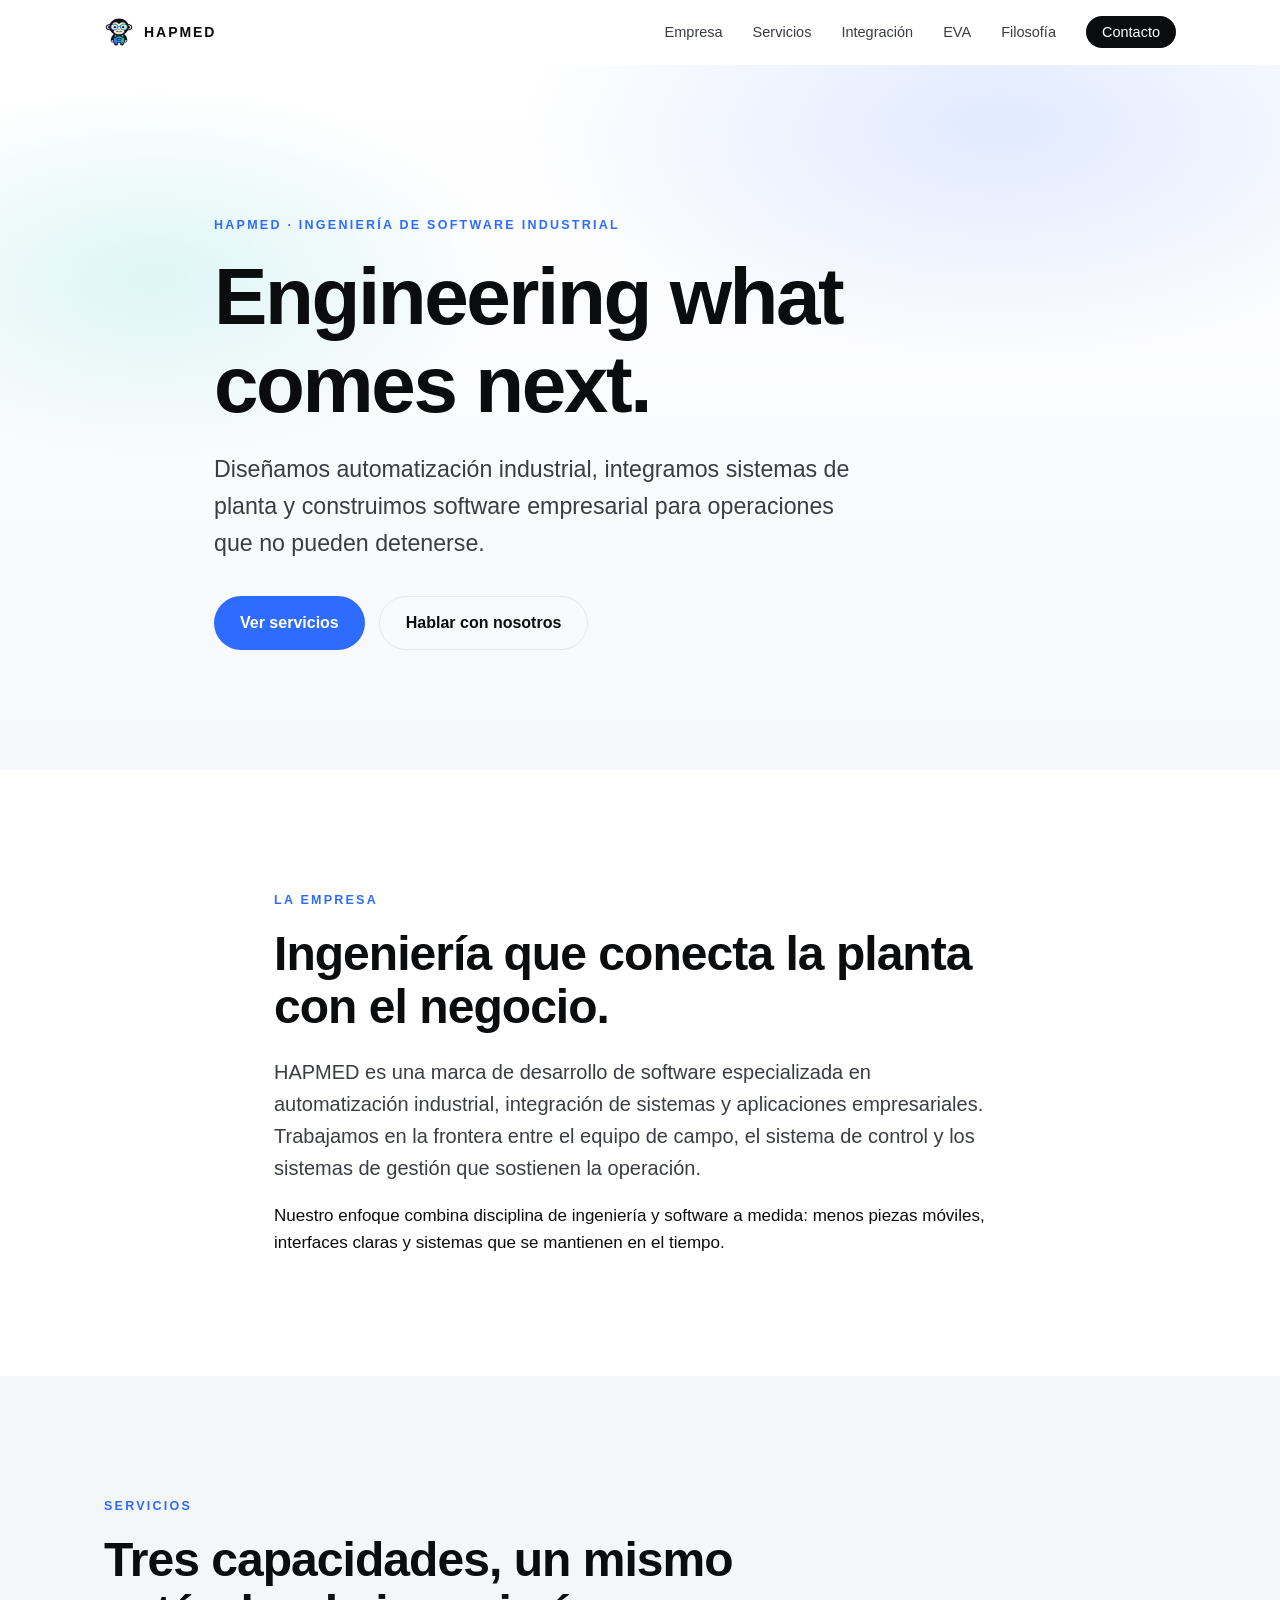
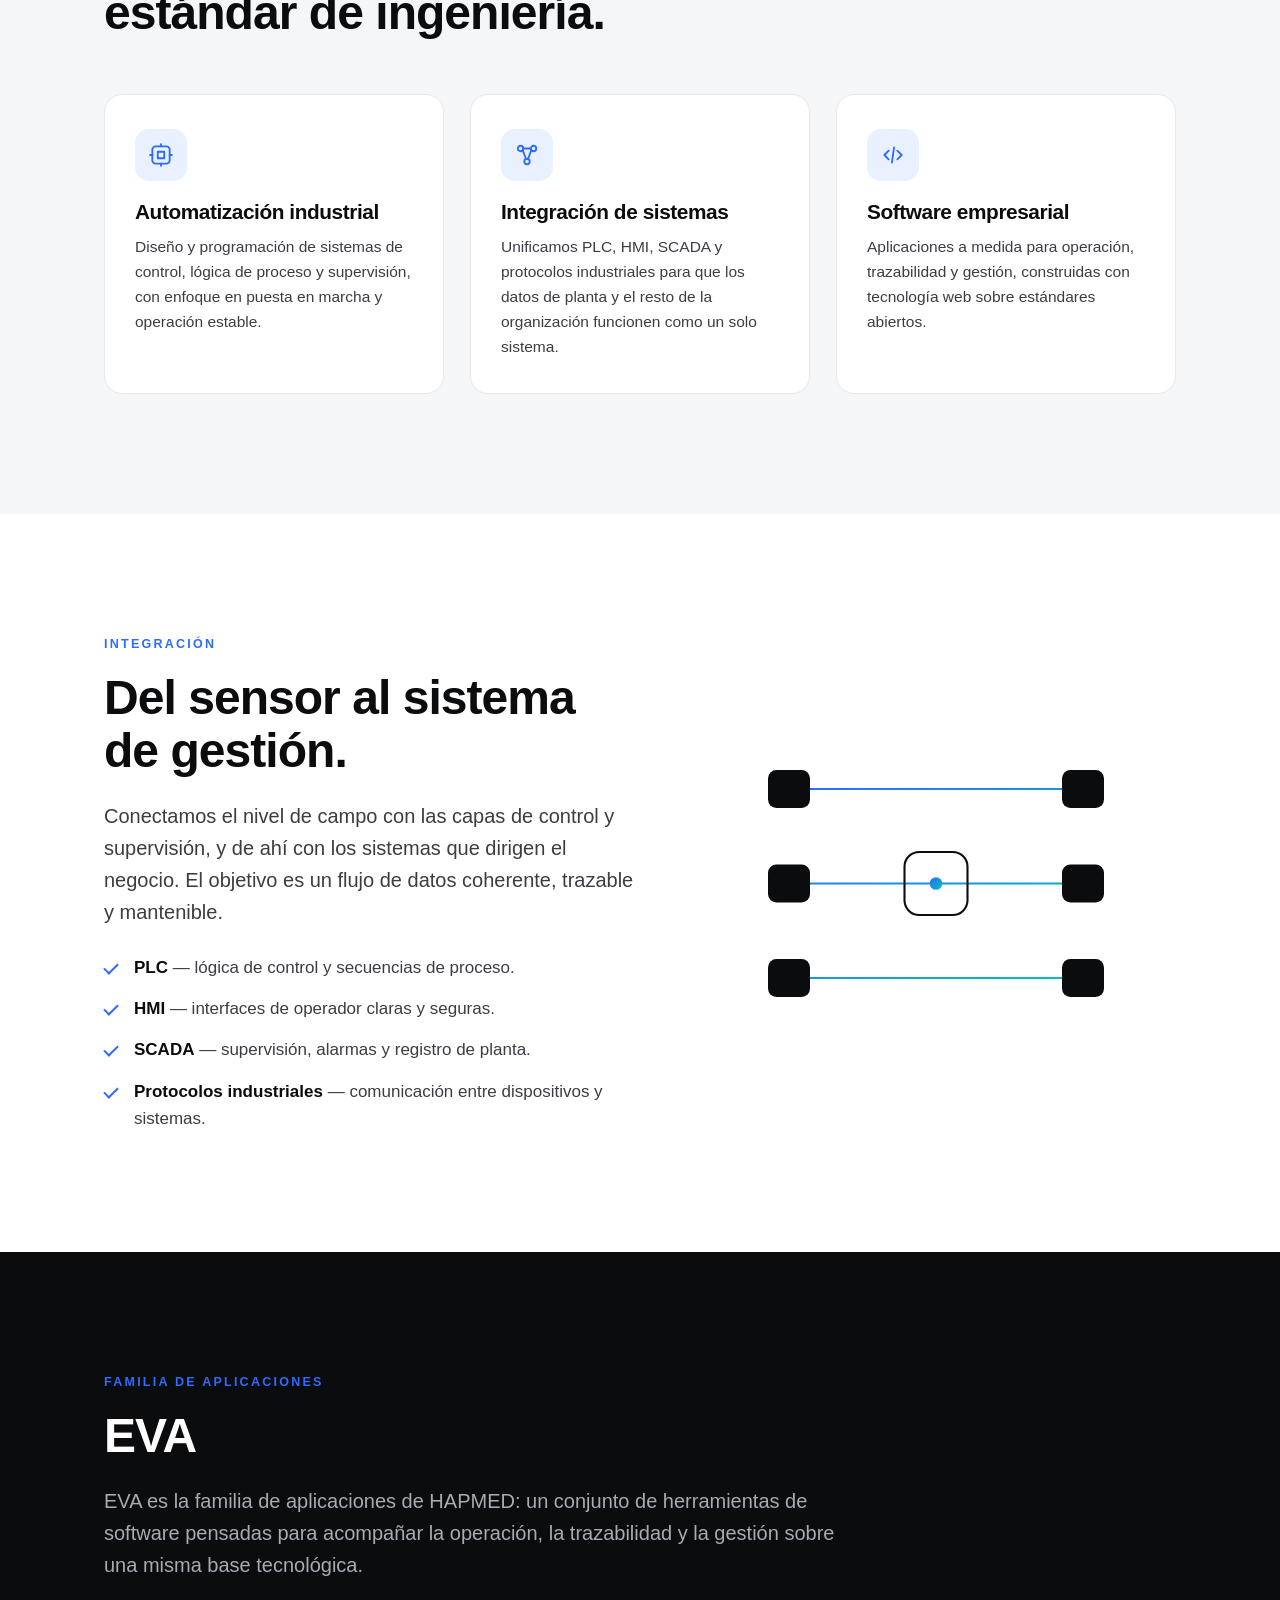
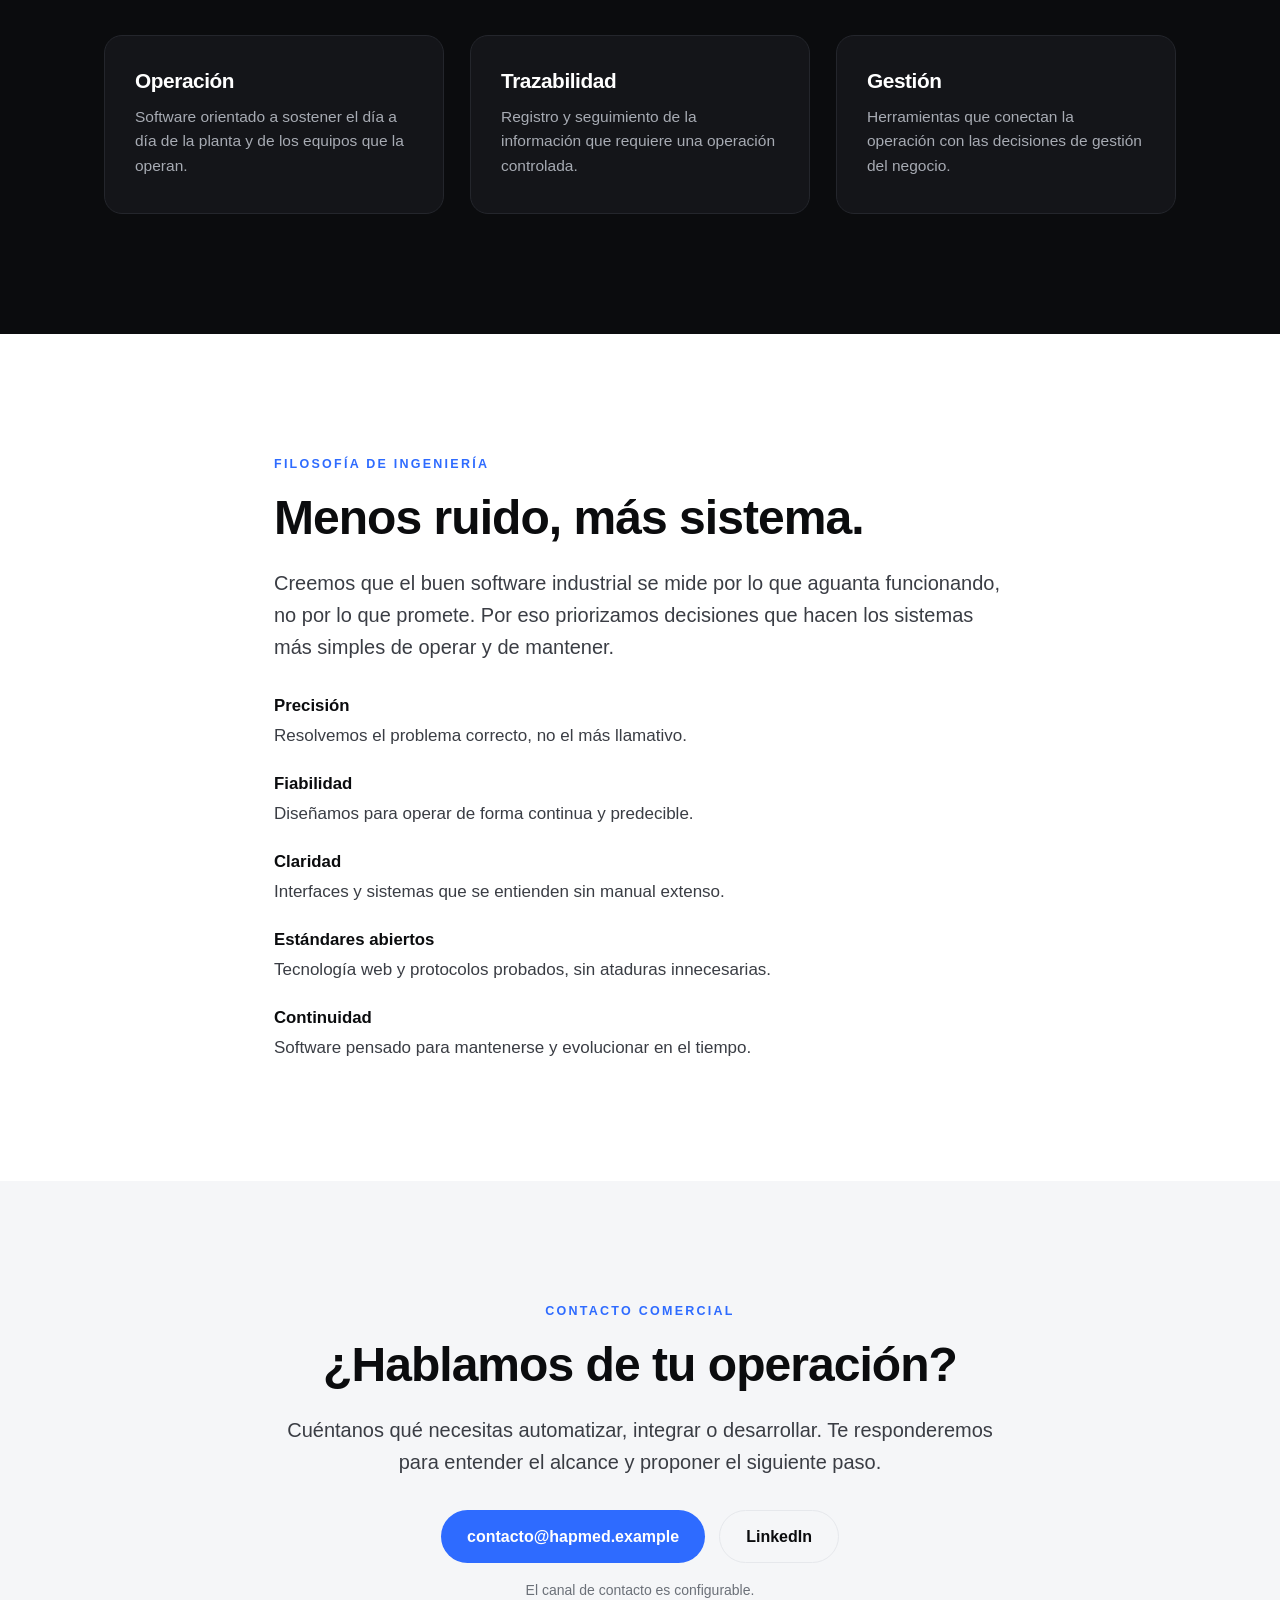
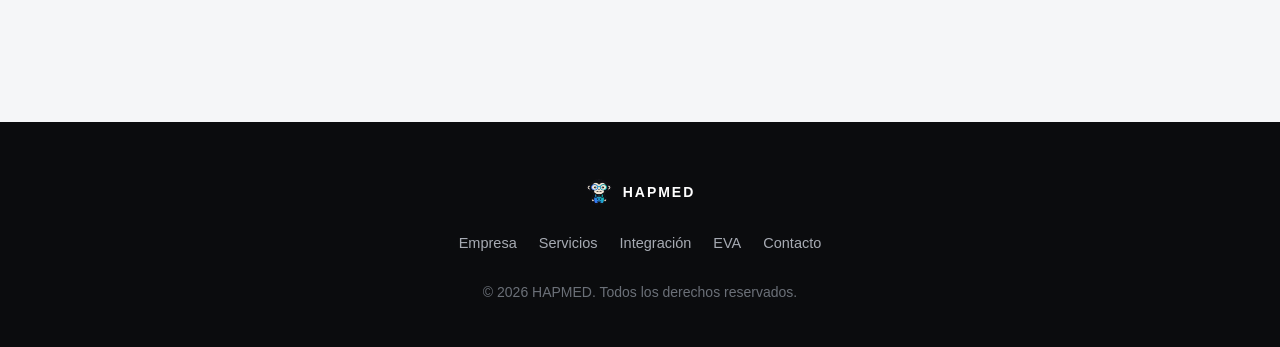
==== site/index.html @ 6b794332 "feat: sitio corporativo HAPMED con Docker/Nginx y CI/CD" ====
<!DOCTYPE html>
<html lang="es">
<head>
  <meta charset="utf-8">
  <meta name="viewport" content="width=device-width, initial-scale=1">
  <title>HAPMED — Automatización industrial, integración de sistemas y software</title>
  <meta name="description" content="HAPMED diseña automatización industrial, integra PLC, HMI y SCADA, y desarrolla software empresarial y la familia de aplicaciones EVA.">
  <meta name="theme-color" content="#0b0c0e">
  <meta name="color-scheme" content="light">

  <link rel="canonical" href="https://hapmed.qzz.io/">
  <link rel="icon" type="image/png" sizes="64x64" href="assets/brand/favicon-64.png">
  <link rel="apple-touch-icon" href="assets/brand/apple-touch-icon.png">

  <meta property="og:type" content="website">
  <meta property="og:site_name" content="HAPMED">
  <meta property="og:title" content="HAPMED — Engineering what comes next.">
  <meta property="og:description" content="Automatización industrial, integración de sistemas (PLC, HMI, SCADA) y desarrollo de software empresarial.">
  <meta property="og:url" content="https://hapmed.qzz.io/">
  <meta property="og:image" content="https://hapmed.qzz.io/assets/brand/og-image.png">
  <meta name="twitter:card" content="summary_large_image">
  <meta name="twitter:title" content="HAPMED — Engineering what comes next.">
  <meta name="twitter:description" content="Automatización industrial, integración de sistemas y software empresarial.">
  <meta name="twitter:image" content="https://hapmed.qzz.io/assets/brand/og-image.png">

  <link rel="stylesheet" href="assets/css/styles.css">

  <script type="application/ld+json">
  {
    "@context": "https://schema.org",
    "@type": "Organization",
    "name": "HAPMED",
    "description": "Desarrollo de software especializado en automatización industrial, integración de sistemas y aplicaciones empresariales.",
    "url": "https://hapmed.qzz.io/"
  }
  </script>
</head>
<body>
  <a class="skip-link" href="#contenido">Saltar al contenido</a>

  <header class="site-header" id="top">
    <div class="container header-inner">
      <a class="brand" href="#inicio" aria-label="HAPMED, ir al inicio">
        <img class="brand-logo" src="assets/brand/logo-mark.png" alt="" width="30" height="30">
        <span class="brand-name">HAPMED</span>
      </a>

      <button class="nav-toggle" type="button" aria-expanded="false" aria-controls="primary-nav" aria-label="Abrir menú">
        <span class="nav-toggle-bar" aria-hidden="true"></span>
        <span class="nav-toggle-bar" aria-hidden="true"></span>
      </button>

      <nav class="primary-nav" id="primary-nav" aria-label="Navegación principal">
        <ul>
          <li><a href="#empresa">Empresa</a></li>
          <li><a href="#servicios">Servicios</a></li>
          <li><a href="#integracion">Integración</a></li>
          <li><a href="#eva">EVA</a></li>
          <li><a href="#filosofia">Filosofía</a></li>
          <li><a class="nav-cta" href="#contacto">Contacto</a></li>
        </ul>
      </nav>
    </div>
  </header>

  <main id="contenido">

    <section class="hero" id="inicio" aria-labelledby="hero-title">
      <div class="hero-bg" aria-hidden="true"></div>
      <div class="container hero-inner">
        <p class="eyebrow" data-reveal>HAPMED · Ingeniería de software industrial</p>
        <h1 id="hero-title" class="hero-title" data-reveal>Engineering what comes&nbsp;next.</h1>
        <p class="hero-lead" data-reveal>
          Diseñamos automatización industrial, integramos sistemas de planta y construimos
          software empresarial para operaciones que no pueden detenerse.
        </p>
        <div class="hero-actions" data-reveal>
          <a class="btn btn-primary" href="#servicios">Ver servicios</a>
          <a class="btn btn-ghost" href="#contacto">Hablar con nosotros</a>
        </div>
      </div>
    </section>

    <section class="section" id="empresa" aria-labelledby="empresa-title">
      <div class="container narrow" data-reveal>
        <p class="section-eyebrow">La empresa</p>
        <h2 id="empresa-title" class="section-title">Ingeniería que conecta la planta con el negocio.</h2>
        <p class="lead">
          HAPMED es una marca de desarrollo de software especializada en automatización industrial,
          integración de sistemas y aplicaciones empresariales. Trabajamos en la frontera entre el
          equipo de campo, el sistema de control y los sistemas de gestión que sostienen la operación.
        </p>
        <p>
          Nuestro enfoque combina disciplina de ingeniería y software a medida: menos piezas móviles,
          interfaces claras y sistemas que se mantienen en el tiempo.
        </p>
      </div>
    </section>

    <section class="section section-mist" id="servicios" aria-labelledby="servicios-title">
      <div class="container">
        <div class="section-head" data-reveal>
          <p class="section-eyebrow">Servicios</p>
          <h2 id="servicios-title" class="section-title">Tres capacidades, un mismo estándar de ingeniería.</h2>
        </div>

        <div class="grid grid-3">
          <article class="card" data-reveal>
            <span class="card-icon" aria-hidden="true">
              <svg viewBox="0 0 24 24" fill="none" stroke="currentColor" stroke-width="1.7" stroke-linecap="round" stroke-linejoin="round">
                <rect x="4" y="4" width="16" height="16" rx="3"/>
                <path d="M9 9h6v6H9zM12 2v2M12 20v2M2 12h2M20 12h2"/>
              </svg>
            </span>
            <h3>Automatización industrial</h3>
            <p>Diseño y programación de sistemas de control, lógica de proceso y supervisión, con enfoque en puesta en marcha y operación estable.</p>
          </article>

          <article class="card" data-reveal>
            <span class="card-icon" aria-hidden="true">
              <svg viewBox="0 0 24 24" fill="none" stroke="currentColor" stroke-width="1.7" stroke-linecap="round" stroke-linejoin="round">
                <circle cx="6" cy="6" r="2.5"/><circle cx="18" cy="6" r="2.5"/><circle cx="12" cy="18" r="2.5"/>
                <path d="M8 7.5l3 8M16 7.5l-3 8M8.5 6h7"/>
              </svg>
            </span>
            <h3>Integración de sistemas</h3>
            <p>Unificamos PLC, HMI, SCADA y protocolos industriales para que los datos de planta y el resto de la organización funcionen como un solo sistema.</p>
          </article>

          <article class="card" data-reveal>
            <span class="card-icon" aria-hidden="true">
              <svg viewBox="0 0 24 24" fill="none" stroke="currentColor" stroke-width="1.7" stroke-linecap="round" stroke-linejoin="round">
                <path d="M8 8l-4 4 4 4M16 8l4 4-4 4M13 5l-2 14"/>
              </svg>
            </span>
            <h3>Software empresarial</h3>
            <p>Aplicaciones a medida para operación, trazabilidad y gestión, construidas con tecnología web sobre estándares abiertos.</p>
          </article>
        </div>
      </div>
    </section>

    <section class="section" id="integracion" aria-labelledby="integracion-title">
      <div class="container split">
        <div data-reveal>
          <p class="section-eyebrow">Integración</p>
          <h2 id="integracion-title" class="section-title">Del sensor al sistema de gestión.</h2>
          <p class="lead">
            Conectamos el nivel de campo con las capas de control y supervisión, y de ahí con los
            sistemas que dirigen el negocio. El objetivo es un flujo de datos coherente, trazable
            y mantenible.
          </p>
          <ul class="ticks">
            <li><strong>PLC</strong> — lógica de control y secuencias de proceso.</li>
            <li><strong>HMI</strong> — interfaces de operador claras y seguras.</li>
            <li><strong>SCADA</strong> — supervisión, alarmas y registro de planta.</li>
            <li><strong>Protocolos industriales</strong> — comunicación entre dispositivos y sistemas.</li>
          </ul>
        </div>
        <div class="visual" data-reveal aria-hidden="true">
          <svg viewBox="0 0 400 300" role="img" class="diagram">
            <defs>
              <linearGradient id="g1" x1="0" y1="0" x2="1" y2="1">
                <stop offset="0" stop-color="#2e6bff"/>
                <stop offset="1" stop-color="#00c2b8"/>
              </linearGradient>
            </defs>
            <g fill="none" stroke="url(#g1)" stroke-width="2">
              <path d="M60 60h280M60 150h280M60 240h280"/>
            </g>
            <g fill="#0b0c0e">
              <rect x="40" y="42" width="40" height="36" rx="8"/>
              <rect x="40" y="132" width="40" height="36" rx="8"/>
              <rect x="40" y="222" width="40" height="36" rx="8"/>
              <rect x="320" y="42" width="40" height="36" rx="8"/>
              <rect x="320" y="132" width="40" height="36" rx="8"/>
              <rect x="320" y="222" width="40" height="36" rx="8"/>
            </g>
            <rect x="170" y="120" width="60" height="60" rx="14" fill="none" stroke="#0b0c0e" stroke-width="2"/>
            <circle cx="200" cy="150" r="6" fill="url(#g1)"/>
          </svg>
        </div>
      </div>
    </section>

    <section class="section section-dark" id="eva" aria-labelledby="eva-title">
      <div class="container">
        <div class="section-head light" data-reveal>
          <p class="section-eyebrow">Familia de aplicaciones</p>
          <h2 id="eva-title" class="section-title">EVA</h2>
          <p class="lead">
            EVA es la familia de aplicaciones de HAPMED: un conjunto de herramientas de software
            pensadas para acompañar la operación, la trazabilidad y la gestión sobre una misma base
            tecnológica.
          </p>
        </div>
        <div class="grid grid-3">
          <article class="card card-dark" data-reveal>
            <h3>Operación</h3>
            <p>Software orientado a sostener el día a día de la planta y de los equipos que la operan.</p>
          </article>
          <article class="card card-dark" data-reveal>
            <h3>Trazabilidad</h3>
            <p>Registro y seguimiento de la información que requiere una operación controlada.</p>
          </article>
          <article class="card card-dark" data-reveal>
            <h3>Gestión</h3>
            <p>Herramientas que conectan la operación con las decisiones de gestión del negocio.</p>
          </article>
        </div>
        <!-- PENDIENTE: descripción y nombres definitivos de los módulos EVA, a confirmar por el cliente. -->
      </div>
    </section>

    <section class="section" id="filosofia" aria-labelledby="filosofia-title">
      <div class="container narrow" data-reveal>
        <p class="section-eyebrow">Filosofía de ingeniería</p>
        <h2 id="filosofia-title" class="section-title">Menos ruido, más sistema.</h2>
        <p class="lead">
          Creemos que el buen software industrial se mide por lo que aguanta funcionando, no por lo
          que promete. Por eso priorizamos decisiones que hacen los sistemas más simples de operar y
          de mantener.
        </p>
        <ul class="values">
          <li><span>Precisión</span> Resolvemos el problema correcto, no el más llamativo.</li>
          <li><span>Fiabilidad</span> Diseñamos para operar de forma continua y predecible.</li>
          <li><span>Claridad</span> Interfaces y sistemas que se entienden sin manual extenso.</li>
          <li><span>Estándares abiertos</span> Tecnología web y protocolos probados, sin ataduras innecesarias.</li>
          <li><span>Continuidad</span> Software pensado para mantenerse y evolucionar en el tiempo.</li>
        </ul>
      </div>
    </section>

    <section class="section section-mist" id="contacto" aria-labelledby="contacto-title">
      <div class="container narrow center" data-reveal>
        <p class="section-eyebrow">Contacto comercial</p>
        <h2 id="contacto-title" class="section-title">¿Hablamos de tu operación?</h2>
        <p class="lead">
          Cuéntanos qué necesitas automatizar, integrar o desarrollar. Te responderemos para
          entender el alcance y proponer el siguiente paso.
        </p>
        <div class="contact-actions">
          <a class="btn btn-primary" id="contact-email" href="#">Escríbenos</a>
          <a class="btn btn-ghost" id="contact-secondary" href="#" hidden>LinkedIn</a>
        </div>
        <p class="muted small" id="contact-note">El canal de contacto es configurable.</p>
      </div>
    </section>

  </main>

  <footer class="site-footer">
    <div class="container footer-inner">
      <div class="footer-brand">
        <img class="brand-logo brand-logo--footer" src="assets/brand/logo-mark.png" alt="" width="24" height="24">
        <span>HAPMED</span>
      </div>
      <nav class="footer-nav" aria-label="Navegación de pie de página">
        <a href="#empresa">Empresa</a>
        <a href="#servicios">Servicios</a>
        <a href="#integracion">Integración</a>
        <a href="#eva">EVA</a>
        <a href="#contacto">Contacto</a>
      </nav>
      <p class="footer-legal muted small">© <span id="year">2026</span> HAPMED. Todos los derechos reservados.</p>
    </div>
  </footer>

  <script src="assets/js/main.js" defer></script>
</body>
</html>
---- site/assets/css/styles.css ----
:root {
  --paper: #ffffff;
  --mist: #f5f6f8;
  --line: #e6e8ec;
  --ink: #0b0c0e;
  --ink-2: #3a3d44;
  --ink-3: #6b7078;
  --accent: #2e6bff;
  --accent-2: #00c2b8;
  --dark: #0b0c0e;
  --dark-2: #141519;
  --on-dark: #f2f3f5;
  --on-dark-2: #a7abb3;
  --radius: 18px;
  --radius-sm: 12px;
  --container: 1120px;
  --shadow: 0 18px 50px rgba(11, 12, 14, 0.08);
  --ease: cubic-bezier(0.22, 0.61, 0.36, 1);
  --font: -apple-system, BlinkMacSystemFont, "Segoe UI", Roboto, Helvetica, Arial, "Noto Sans", sans-serif;
}

*,
*::before,
*::after { box-sizing: border-box; }

html {
  scroll-behavior: smooth;
  scroll-padding-top: 84px;
  -webkit-text-size-adjust: 100%;
}

body {
  margin: 0;
  font-family: var(--font);
  color: var(--ink);
  background: var(--paper);
  line-height: 1.6;
  font-size: 17px;
  -webkit-font-smoothing: antialiased;
  text-rendering: optimizeLegibility;
}

img, svg { max-width: 100%; display: block; }

a { color: inherit; }

h1, h2, h3 { line-height: 1.1; letter-spacing: -0.02em; margin: 0; font-weight: 650; }

p { margin: 0; }

:focus-visible {
  outline: 2px solid var(--accent);
  outline-offset: 3px;
  border-radius: 4px;
}

.container { width: 100%; max-width: var(--container); margin-inline: auto; padding-inline: 24px; }
.container.narrow { max-width: 780px; }

.muted { color: var(--ink-3); }
.small { font-size: 14px; }
.center { text-align: center; }

.skip-link {
  position: absolute;
  left: -9999px;
  top: 0;
  background: var(--ink);
  color: #fff;
  padding: 10px 16px;
  border-radius: 0 0 8px 0;
  z-index: 200;
}
.skip-link:focus { left: 0; }

/* Header */
.site-header {
  position: sticky;
  top: 0;
  z-index: 100;
  background: rgba(255, 255, 255, 0.72);
  backdrop-filter: saturate(180%) blur(18px);
  -webkit-backdrop-filter: saturate(180%) blur(18px);
  border-bottom: 1px solid transparent;
  transition: border-color 0.3s var(--ease), background 0.3s var(--ease);
}
.site-header.is-scrolled {
  border-bottom-color: var(--line);
  background: rgba(255, 255, 255, 0.86);
}
.header-inner {
  display: flex;
  align-items: center;
  justify-content: space-between;
  height: 64px;
}
.brand {
  display: inline-flex;
  align-items: center;
  gap: 10px;
  text-decoration: none;
  font-weight: 700;
  letter-spacing: 0.14em;
  font-size: 14px;
}
.brand-mark { color: var(--accent); display: inline-flex; }
.brand-logo { width: 30px; height: 30px; display: block; }
.brand-logo--footer { width: 28px; height: 28px; }
.brand-name { color: var(--ink); }

.primary-nav ul {
  display: flex;
  align-items: center;
  gap: 30px;
  list-style: none;
  margin: 0;
  padding: 0;
}
.primary-nav a {
  text-decoration: none;
  color: var(--ink-2);
  font-size: 14.5px;
  transition: color 0.2s var(--ease);
}
.primary-nav a:hover { color: var(--ink); }
.primary-nav .nav-cta {
  background: var(--ink);
  color: #fff;
  padding: 8px 16px;
  border-radius: 999px;
}
.primary-nav .nav-cta:hover { background: #26282e; color: #fff; }

.nav-toggle {
  display: none;
  background: none;
  border: 0;
  cursor: pointer;
  padding: 10px;
}
.nav-toggle-bar {
  display: block;
  width: 22px;
  height: 2px;
  background: var(--ink);
  margin: 4px 0;
  transition: transform 0.3s var(--ease), opacity 0.3s var(--ease);
}

/* Buttons */
.btn {
  display: inline-flex;
  align-items: center;
  justify-content: center;
  gap: 8px;
  padding: 13px 26px;
  border-radius: 999px;
  text-decoration: none;
  font-size: 16px;
  font-weight: 550;
  transition: transform 0.25s var(--ease), background 0.25s var(--ease), color 0.25s var(--ease), border-color 0.25s var(--ease);
}
.btn-primary { background: var(--accent); color: #fff; }
.btn-primary:hover { transform: translateY(-2px); background: #1a58ee; }
.btn-ghost { background: transparent; color: var(--ink); border: 1px solid var(--line); }
.btn-ghost:hover { border-color: var(--ink); transform: translateY(-2px); }

/* Hero */
.hero {
  position: relative;
  overflow: hidden;
  padding: clamp(70px, 12vw, 150px) 0 clamp(60px, 10vw, 120px);
}
.hero-bg {
  position: absolute;
  inset: 0;
  background:
    radial-gradient(60% 55% at 78% 8%, rgba(46, 107, 255, 0.14), transparent 62%),
    radial-gradient(45% 45% at 12% 30%, rgba(0, 194, 184, 0.12), transparent 60%),
    linear-gradient(180deg, #ffffff 0%, #f7f8fb 100%);
  z-index: -1;
}
.hero-inner { max-width: 900px; }
.eyebrow, .section-eyebrow {
  text-transform: uppercase;
  letter-spacing: 0.18em;
  font-size: 12.5px;
  font-weight: 650;
  color: var(--accent);
  margin-bottom: 18px;
}
.hero-title {
  font-size: clamp(2.6rem, 7vw, 5rem);
  font-weight: 700;
  letter-spacing: -0.03em;
  margin-bottom: 22px;
}
.hero-lead {
  font-size: clamp(1.1rem, 2.2vw, 1.45rem);
  color: var(--ink-2);
  max-width: 640px;
  margin-bottom: 34px;
}
.hero-actions { display: flex; flex-wrap: wrap; gap: 14px; }

/* Sections */
.section { padding: clamp(64px, 10vw, 120px) 0; }
.section-mist { background: var(--mist); }
.section-dark { background: var(--dark); color: var(--on-dark); }
.section-head { max-width: 760px; margin-bottom: 54px; }
.section-head.light .section-title { color: #fff; }
.section-head.light .lead { color: var(--on-dark-2); }
.section-title {
  font-size: clamp(1.9rem, 4.2vw, 3rem);
  margin-bottom: 22px;
}
.lead {
  font-size: clamp(1.05rem, 1.7vw, 1.25rem);
  color: var(--ink-2);
}
.section p + p { margin-top: 18px; }
.section-dark .lead { color: var(--on-dark-2); }

/* Grid & cards */
.grid { display: grid; gap: 26px; }
.grid-3 { grid-template-columns: repeat(3, 1fr); }
.card {
  background: var(--paper);
  border: 1px solid var(--line);
  border-radius: var(--radius);
  padding: 34px 30px;
  transition: transform 0.35s var(--ease), box-shadow 0.35s var(--ease), border-color 0.35s var(--ease);
}
.card:hover { transform: translateY(-4px); box-shadow: var(--shadow); border-color: transparent; }
.card h3 { font-size: 1.3rem; margin-bottom: 12px; }
.card p { color: var(--ink-2); font-size: 15.5px; }
.card-icon {
  display: inline-flex;
  width: 52px;
  height: 52px;
  align-items: center;
  justify-content: center;
  border-radius: 14px;
  background: rgba(46, 107, 255, 0.1);
  color: var(--accent);
  margin-bottom: 20px;
}
.card-icon svg { width: 26px; height: 26px; }
.card-dark {
  background: var(--dark-2);
  border-color: #24262c;
}
.card-dark h3 { color: #fff; }
.card-dark p { color: var(--on-dark-2); }

/* Split */
.split {
  display: grid;
  grid-template-columns: 1.05fr 0.95fr;
  gap: 60px;
  align-items: center;
}
.ticks { list-style: none; margin: 26px 0 0; padding: 0; display: grid; gap: 14px; }
.ticks li {
  position: relative;
  padding-left: 30px;
  color: var(--ink-2);
}
.ticks li::before {
  content: "";
  position: absolute;
  left: 0;
  top: 9px;
  width: 14px;
  height: 8px;
  border-left: 2px solid var(--accent);
  border-bottom: 2px solid var(--accent);
  transform: rotate(-45deg);
}
.ticks strong { color: var(--ink); }
.visual { display: flex; justify-content: center; }
.diagram { width: 100%; max-width: 420px; }

/* Values */
.values { list-style: none; margin: 30px 0 0; padding: 0; display: grid; gap: 22px; }
.values li { color: var(--ink-2); }
.values span { display: block; color: var(--ink); font-weight: 650; font-size: 1.05rem; margin-bottom: 2px; }

/* Contact */
.contact-actions { display: flex; flex-wrap: wrap; gap: 14px; justify-content: center; margin: 32px 0 16px; }

/* Error page */
.error-page { padding-block: 8vh; }
.error-brand { justify-content: center; margin-bottom: 40px; }

/* Footer */
.site-footer {
  background: var(--dark);
  color: var(--on-dark-2);
  padding: 56px 0 44px;
}
.footer-inner {
  display: grid;
  gap: 26px;
  justify-items: center;
  text-align: center;
}
.footer-brand { display: inline-flex; align-items: center; gap: 10px; color: #fff; font-weight: 700; letter-spacing: 0.14em; font-size: 14px; }
.footer-brand .brand-mark { color: var(--accent); }
.footer-nav { display: flex; flex-wrap: wrap; gap: 22px; justify-content: center; }
.footer-nav a { text-decoration: none; color: var(--on-dark-2); font-size: 14.5px; transition: color 0.2s var(--ease); }
.footer-nav a:hover { color: #fff; }

/* Reveal animation */
[data-reveal] {
  opacity: 0;
  transform: translateY(18px);
  transition: opacity 0.7s var(--ease), transform 0.7s var(--ease);
}
[data-reveal].is-visible { opacity: 1; transform: none; }

@media (max-width: 900px) {
  .grid-3 { grid-template-columns: 1fr; }
  .split { grid-template-columns: 1fr; gap: 40px; }

  .nav-toggle { display: block; }
  .primary-nav {
    position: absolute;
    top: 64px;
    left: 0;
    right: 0;
    background: rgba(255, 255, 255, 0.98);
    backdrop-filter: blur(20px);
    border-bottom: 1px solid var(--line);
    max-height: 0;
    overflow: hidden;
    transition: max-height 0.35s var(--ease);
  }
  .primary-nav.is-open { max-height: 420px; }
  .primary-nav ul {
    flex-direction: column;
    align-items: stretch;
    gap: 0;
    padding: 12px 24px 22px;
  }
  .primary-nav li { border-bottom: 1px solid var(--line); }
  .primary-nav li:last-child { border-bottom: 0; padding-top: 14px; }
  .primary-nav a { display: block; padding: 15px 0; font-size: 16px; }
  .primary-nav .nav-cta { text-align: center; padding: 13px 16px; }
  .nav-toggle[aria-expanded="true"] .nav-toggle-bar:nth-child(1) { transform: translateY(6px) rotate(45deg); }
  .nav-toggle[aria-expanded="true"] .nav-toggle-bar:nth-child(2) { transform: translateY(-6px) rotate(-45deg); }
}

@media (prefers-reduced-motion: reduce) {
  html { scroll-behavior: auto; }
  *, *::before, *::after {
    animation-duration: 0.001ms !important;
    animation-iteration-count: 1 !important;
    transition-duration: 0.001ms !important;
  }
  [data-reveal] { opacity: 1; transform: none; }
}
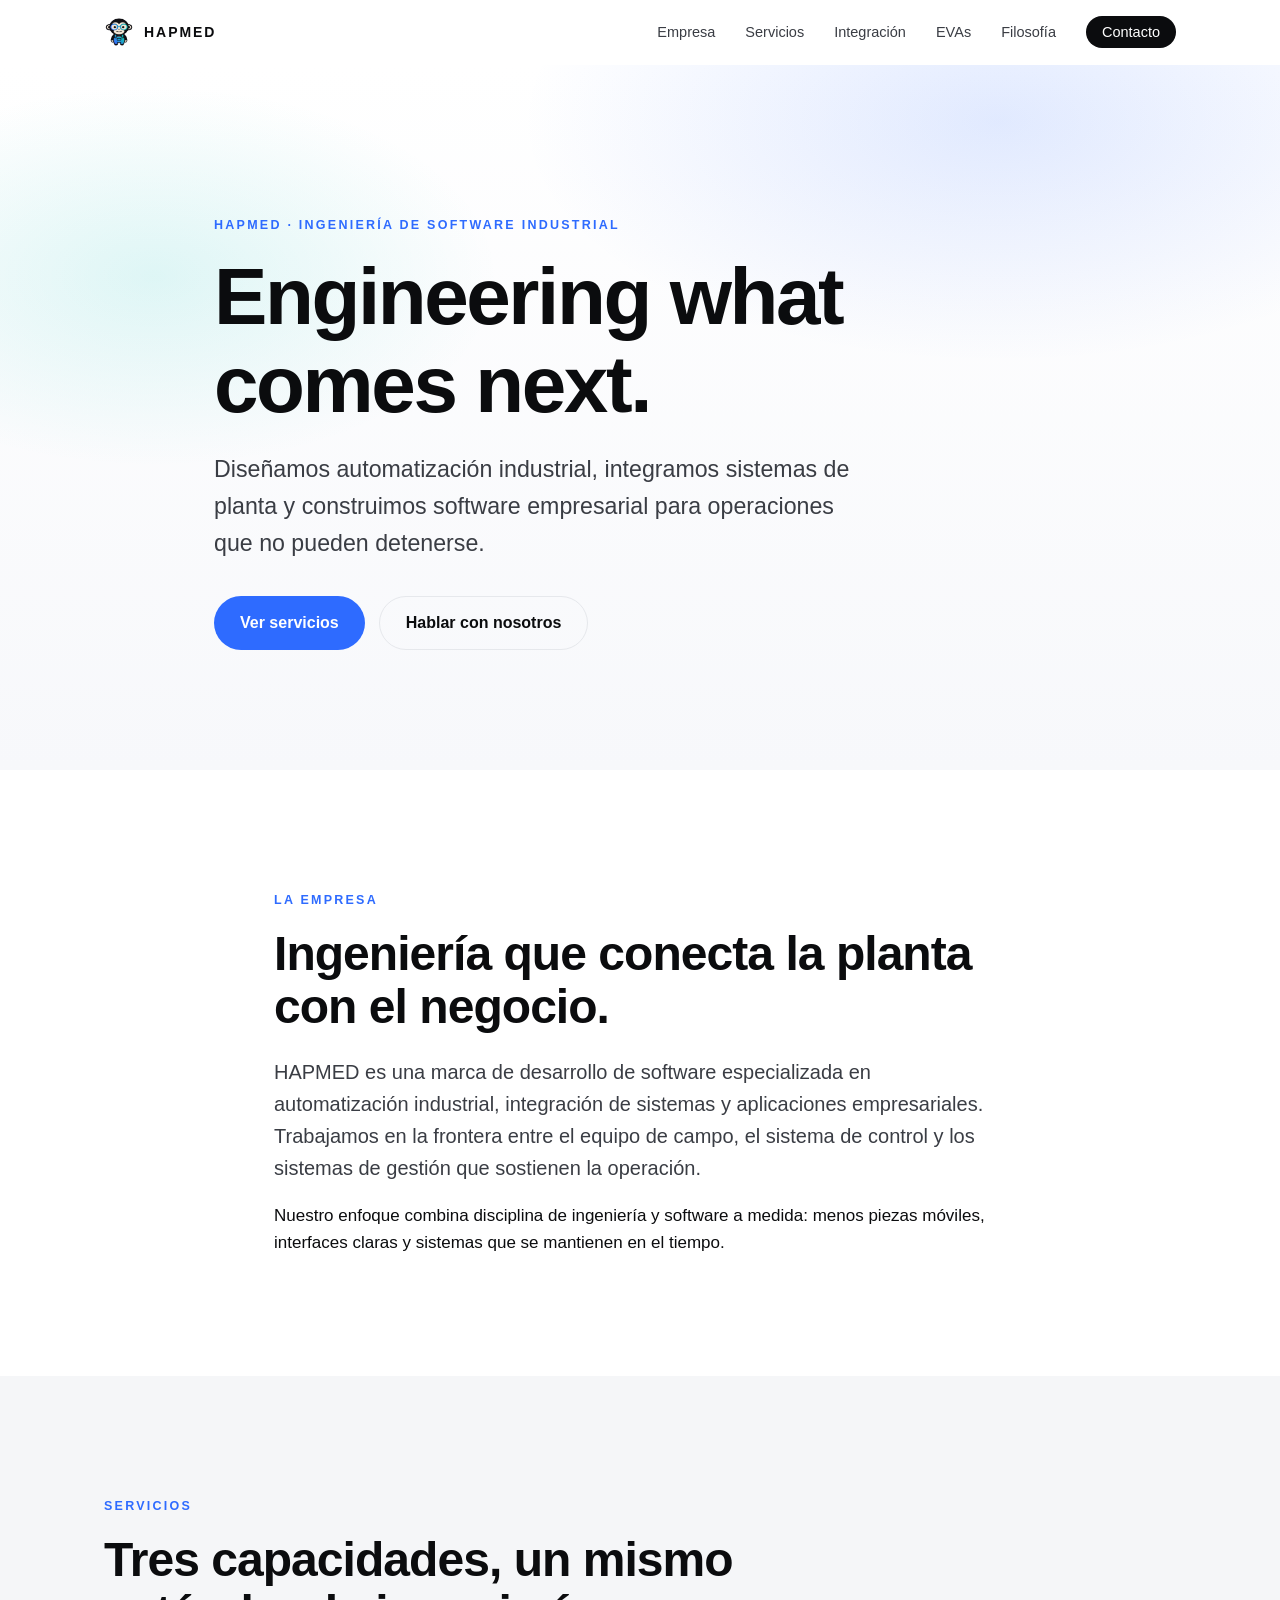
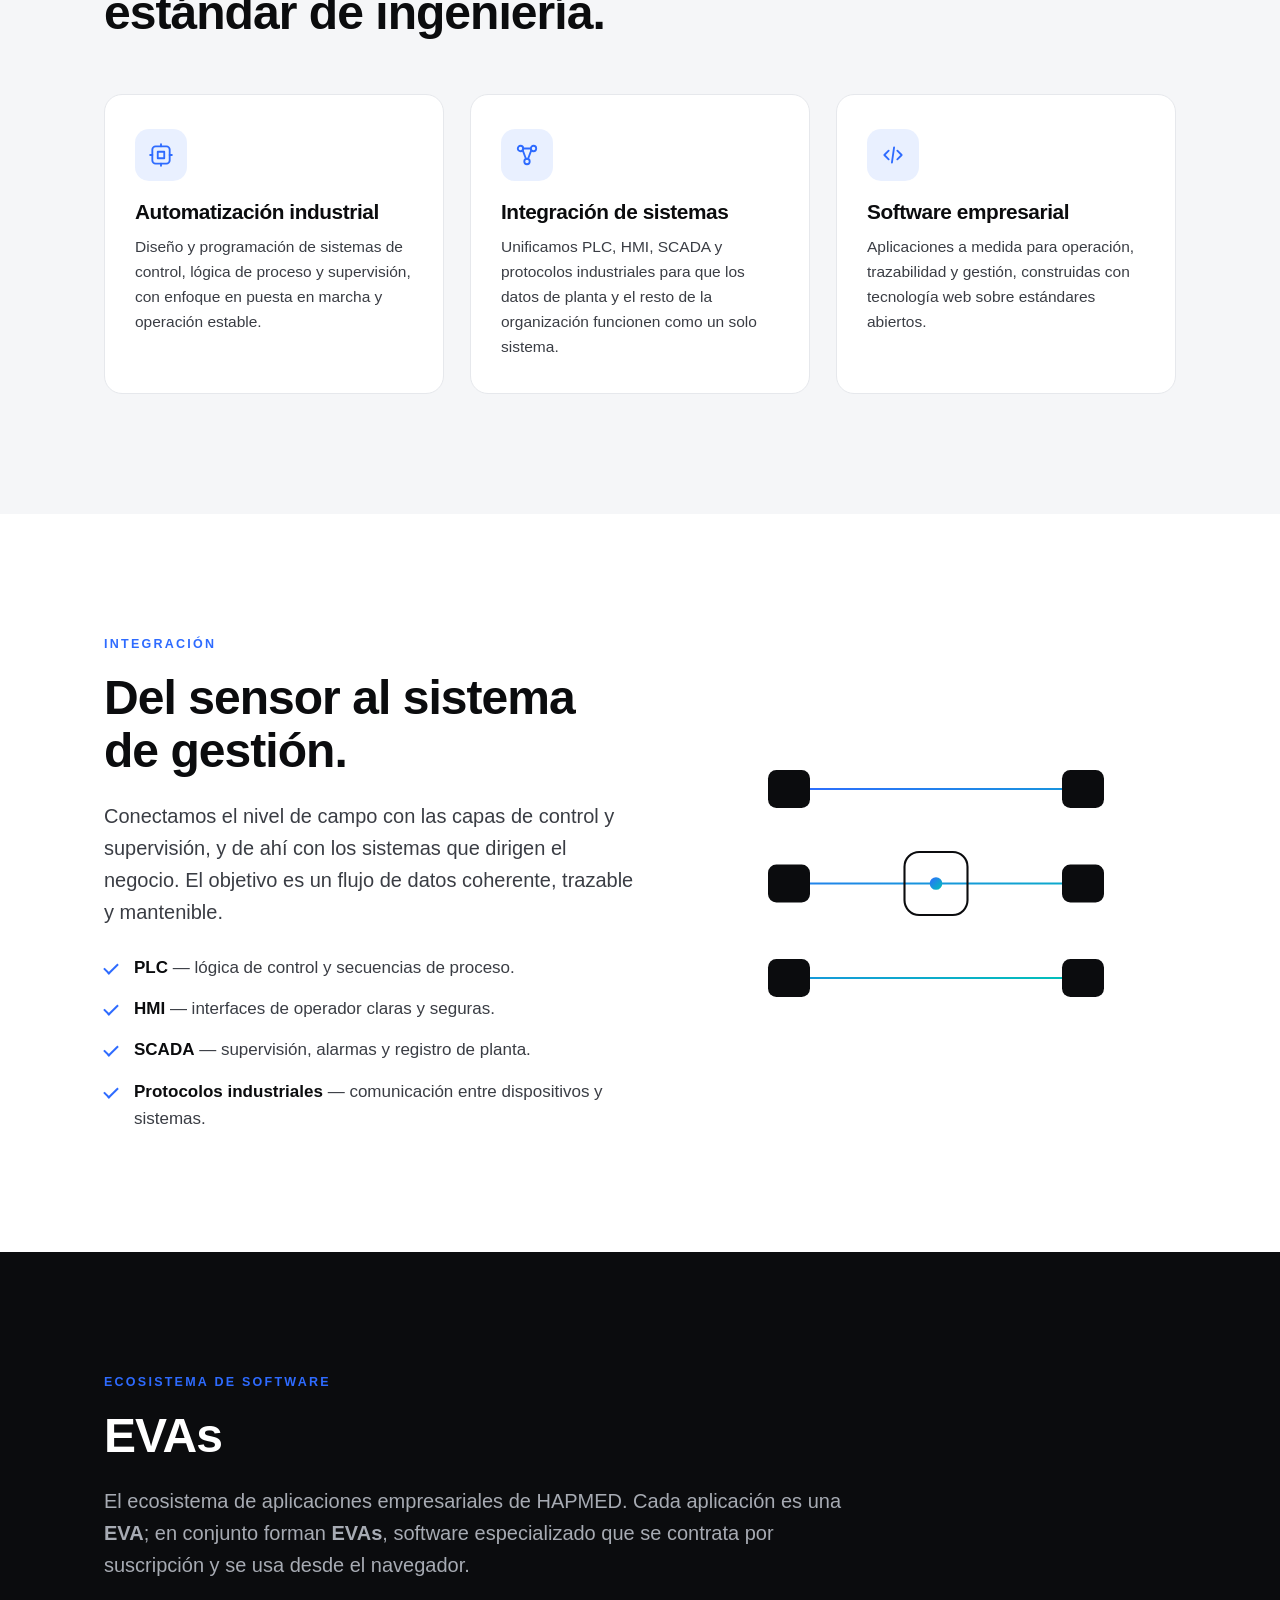
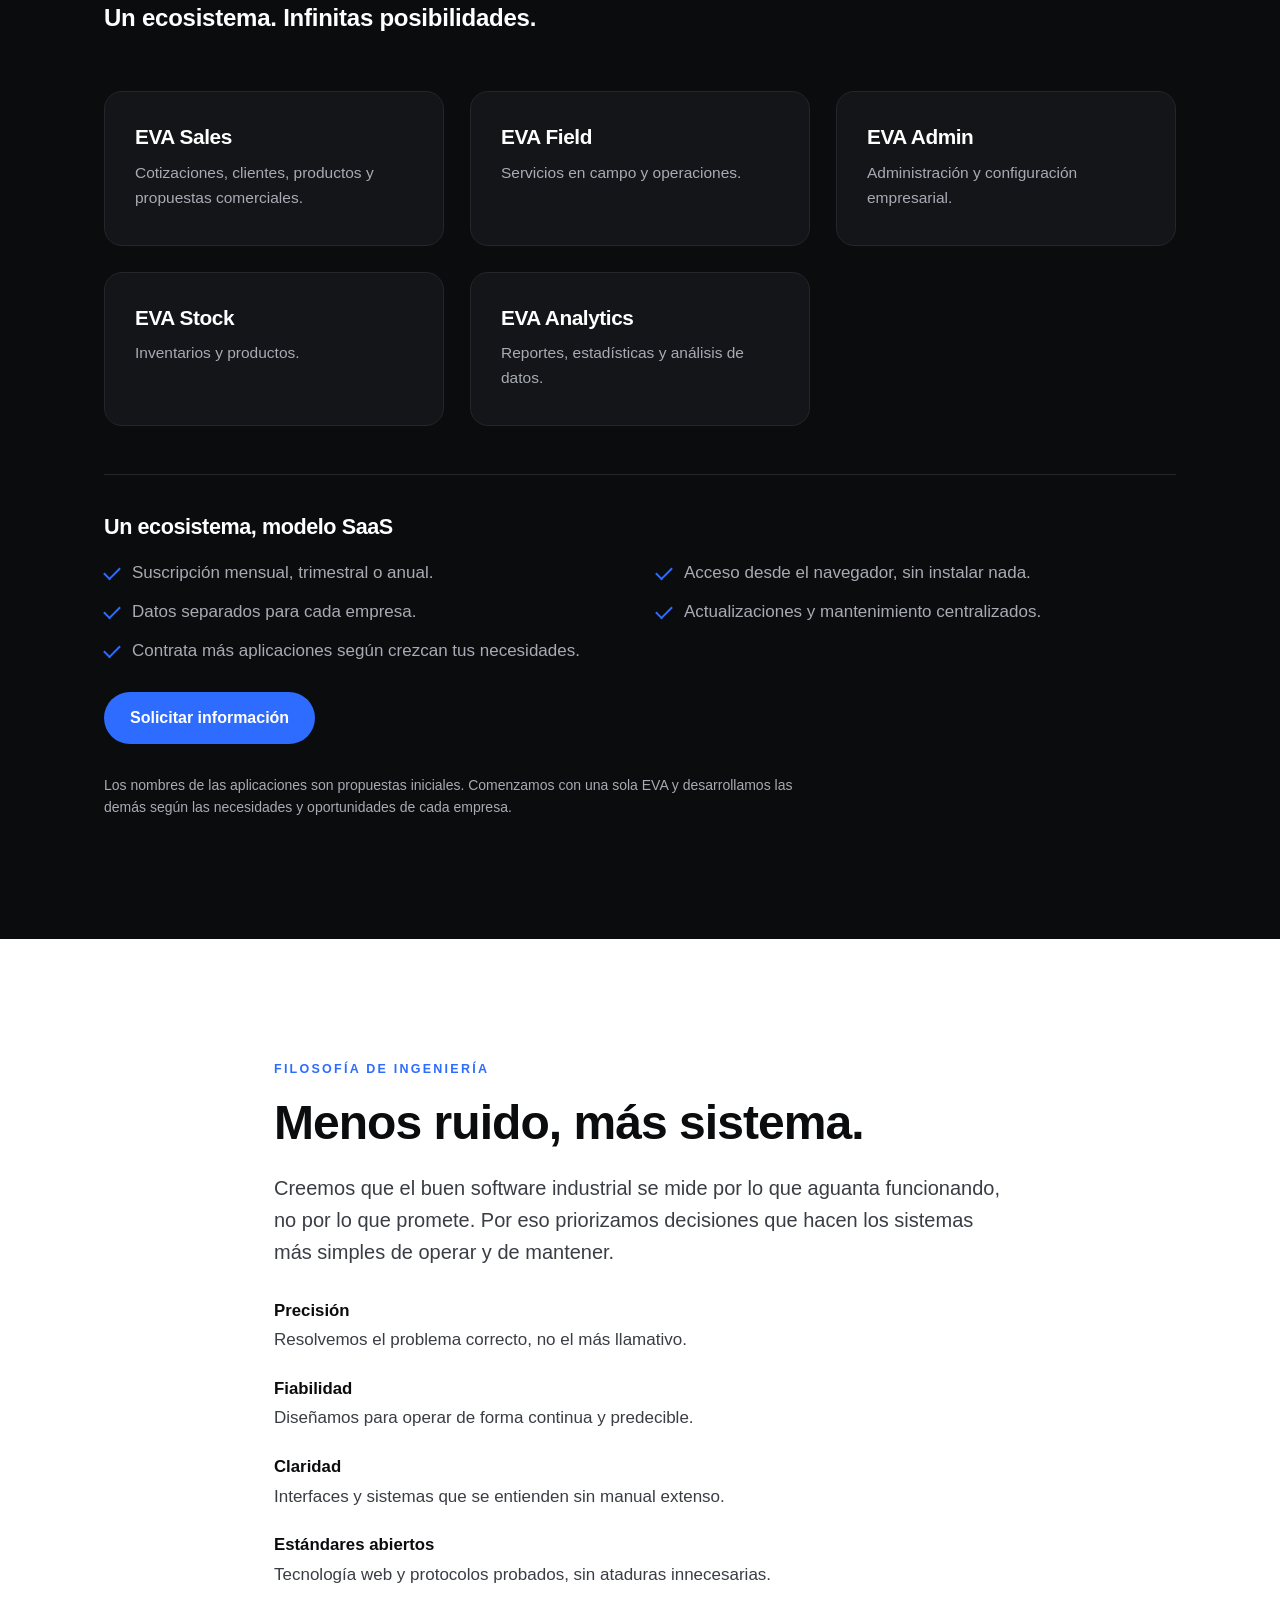
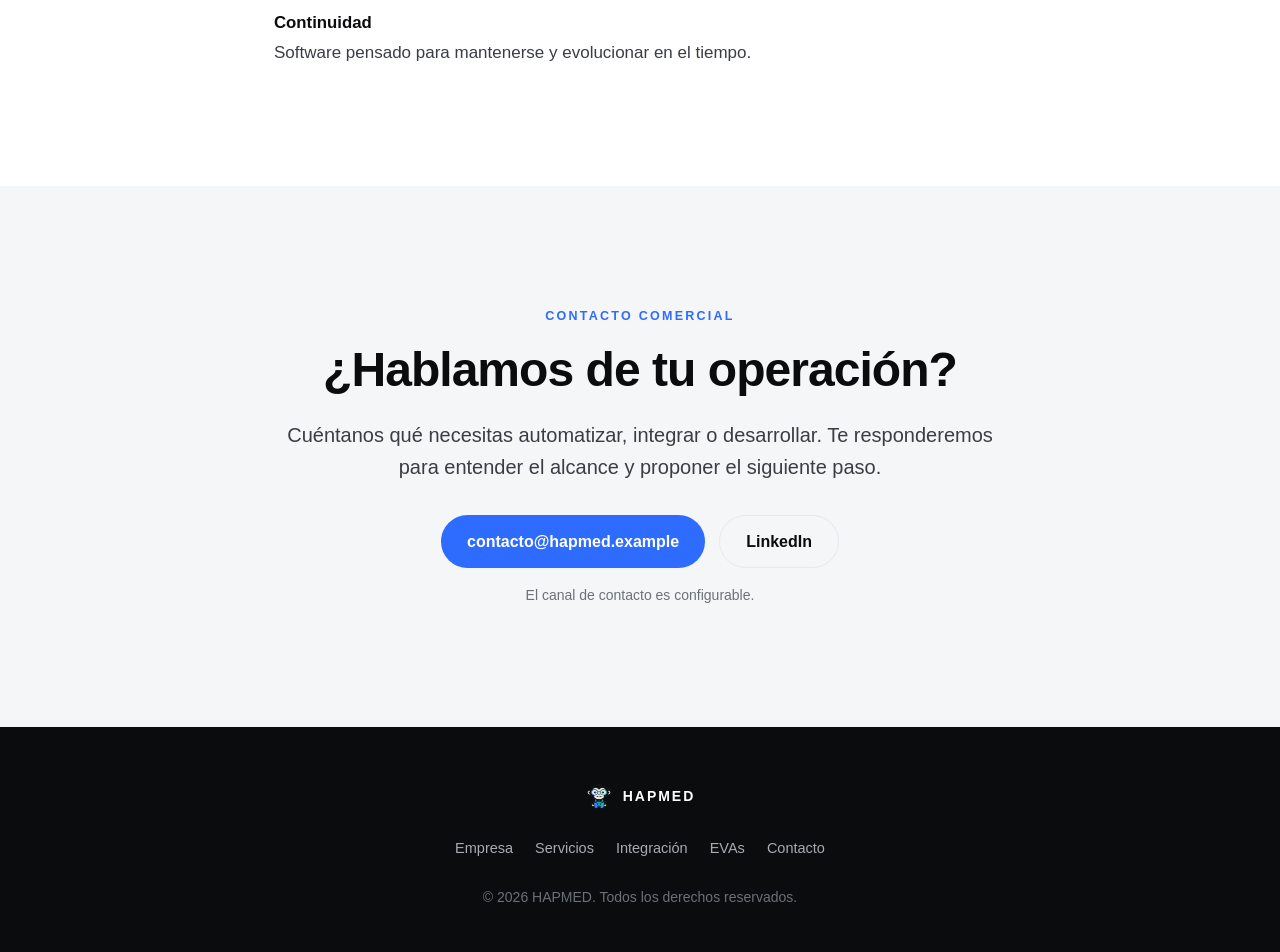
==== commit 65950e9d: "feat: seccion EVAs (ecosistema SaaS) y hash CSP actualizado" ====
--- a/site/index.html
+++ b/site/index.html
@@ -4,7 +4,7 @@
   <meta charset="utf-8">
   <meta name="viewport" content="width=device-width, initial-scale=1">
   <title>HAPMED — Automatización industrial, integración de sistemas y software</title>
-  <meta name="description" content="HAPMED diseña automatización industrial, integra PLC, HMI y SCADA, y desarrolla software empresarial y la familia de aplicaciones EVA.">
+  <meta name="description" content="HAPMED diseña automatización industrial, integra PLC, HMI y SCADA, y desarrolla software empresarial y EVAs, su ecosistema de aplicaciones SaaS.">
   <meta name="theme-color" content="#0b0c0e">
   <meta name="color-scheme" content="light">
 
@@ -15,12 +15,12 @@
   <meta property="og:type" content="website">
   <meta property="og:site_name" content="HAPMED">
   <meta property="og:title" content="HAPMED — Engineering what comes next.">
-  <meta property="og:description" content="Automatización industrial, integración de sistemas (PLC, HMI, SCADA) y desarrollo de software empresarial.">
+  <meta property="og:description" content="Automatización industrial, integración de sistemas (PLC, HMI, SCADA), software empresarial y EVAs, el ecosistema de aplicaciones SaaS de HAPMED.">
   <meta property="og:url" content="https://hapmed.qzz.io/">
   <meta property="og:image" content="https://hapmed.qzz.io/assets/brand/og-image.png">
   <meta name="twitter:card" content="summary_large_image">
   <meta name="twitter:title" content="HAPMED — Engineering what comes next.">
-  <meta name="twitter:description" content="Automatización industrial, integración de sistemas y software empresarial.">
+  <meta name="twitter:description" content="Automatización industrial, integración de sistemas, software empresarial y el ecosistema EVAs.">
   <meta name="twitter:image" content="https://hapmed.qzz.io/assets/brand/og-image.png">
 
   <link rel="stylesheet" href="assets/css/styles.css">
@@ -30,7 +30,7 @@
     "@context": "https://schema.org",
     "@type": "Organization",
     "name": "HAPMED",
-    "description": "Desarrollo de software especializado en automatización industrial, integración de sistemas y aplicaciones empresariales.",
+    "description": "Desarrollo de software especializado en automatización industrial, integración de sistemas y aplicaciones empresariales. EVAs es su ecosistema de aplicaciones SaaS.",
     "url": "https://hapmed.qzz.io/"
   }
   </script>
@@ -55,7 +55,7 @@
           <li><a href="#empresa">Empresa</a></li>
           <li><a href="#servicios">Servicios</a></li>
           <li><a href="#integracion">Integración</a></li>
-          <li><a href="#eva">EVA</a></li>
+          <li><a href="#eva">EVAs</a></li>
           <li><a href="#filosofia">Filosofía</a></li>
           <li><a class="nav-cta" href="#contacto">Contacto</a></li>
         </ul>
@@ -186,29 +186,54 @@
     <section class="section section-dark" id="eva" aria-labelledby="eva-title">
       <div class="container">
         <div class="section-head light" data-reveal>
-          <p class="section-eyebrow">Familia de aplicaciones</p>
-          <h2 id="eva-title" class="section-title">EVA</h2>
+          <p class="section-eyebrow">Ecosistema de software</p>
+          <h2 id="eva-title" class="section-title">EVAs</h2>
           <p class="lead">
-            EVA es la familia de aplicaciones de HAPMED: un conjunto de herramientas de software
-            pensadas para acompañar la operación, la trazabilidad y la gestión sobre una misma base
-            tecnológica.
+            El ecosistema de aplicaciones empresariales de HAPMED. Cada aplicación es una
+            <strong>EVA</strong>; en conjunto forman <strong>EVAs</strong>, software especializado que
+            se contrata por suscripción y se usa desde el navegador.
           </p>
-        </div>
+          <p class="eva-slogan">Un ecosistema. Infinitas posibilidades.</p>
+        </div>
+
         <div class="grid grid-3">
           <article class="card card-dark" data-reveal>
-            <h3>Operación</h3>
-            <p>Software orientado a sostener el día a día de la planta y de los equipos que la operan.</p>
-          </article>
-          <article class="card card-dark" data-reveal>
-            <h3>Trazabilidad</h3>
-            <p>Registro y seguimiento de la información que requiere una operación controlada.</p>
-          </article>
-          <article class="card card-dark" data-reveal>
-            <h3>Gestión</h3>
-            <p>Herramientas que conectan la operación con las decisiones de gestión del negocio.</p>
-          </article>
-        </div>
-        <!-- PENDIENTE: descripción y nombres definitivos de los módulos EVA, a confirmar por el cliente. -->
+            <h3>EVA Sales</h3>
+            <p>Cotizaciones, clientes, productos y propuestas comerciales.</p>
+          </article>
+          <article class="card card-dark" data-reveal>
+            <h3>EVA Field</h3>
+            <p>Servicios en campo y operaciones.</p>
+          </article>
+          <article class="card card-dark" data-reveal>
+            <h3>EVA Admin</h3>
+            <p>Administración y configuración empresarial.</p>
+          </article>
+          <article class="card card-dark" data-reveal>
+            <h3>EVA Stock</h3>
+            <p>Inventarios y productos.</p>
+          </article>
+          <article class="card card-dark" data-reveal>
+            <h3>EVA Analytics</h3>
+            <p>Reportes, estadísticas y análisis de datos.</p>
+          </article>
+        </div>
+
+        <div class="saas" data-reveal>
+          <h3 class="saas-title">Un ecosistema, modelo SaaS</h3>
+          <ul class="saas-list">
+            <li>Suscripción mensual, trimestral o anual.</li>
+            <li>Acceso desde el navegador, sin instalar nada.</li>
+            <li>Datos separados para cada empresa.</li>
+            <li>Actualizaciones y mantenimiento centralizados.</li>
+            <li>Contrata más aplicaciones según crezcan tus necesidades.</li>
+          </ul>
+          <div class="saas-actions">
+            <a class="btn btn-primary" href="#contacto">Solicitar información</a>
+          </div>
+        </div>
+
+        <p class="eva-note">Los nombres de las aplicaciones son propuestas iniciales. Comenzamos con una sola EVA y desarrollamos las demás según las necesidades y oportunidades de cada empresa.</p>
       </div>
     </section>
 
@@ -259,7 +284,7 @@
         <a href="#empresa">Empresa</a>
         <a href="#servicios">Servicios</a>
         <a href="#integracion">Integración</a>
-        <a href="#eva">EVA</a>
+        <a href="#eva">EVAs</a>
         <a href="#contacto">Contacto</a>
       </nav>
       <p class="footer-legal muted small">© <span id="year">2026</span> HAPMED. Todos los derechos reservados.</p>
--- a/site/assets/css/styles.css
+++ b/site/assets/css/styles.css
@@ -253,6 +253,52 @@
 .card-dark h3 { color: #fff; }
 .card-dark p { color: var(--on-dark-2); }
 
+/* Ecosistema EVAs */
+.eva-slogan {
+  margin-top: 16px;
+  font-size: clamp(1.15rem, 2.4vw, 1.5rem);
+  font-weight: 650;
+  color: #fff;
+  letter-spacing: -0.01em;
+}
+.saas {
+  margin-top: 48px;
+  padding-top: 40px;
+  border-top: 1px solid #24262c;
+}
+.saas-title { color: #fff; font-size: 1.35rem; margin-bottom: 20px; }
+.saas-list {
+  list-style: none;
+  margin: 0;
+  padding: 0;
+  display: grid;
+  grid-template-columns: repeat(2, minmax(0, 1fr));
+  gap: 12px 32px;
+}
+.saas-list li {
+  position: relative;
+  padding-left: 28px;
+  color: var(--on-dark-2);
+}
+.saas-list li::before {
+  content: "";
+  position: absolute;
+  left: 0;
+  top: 8px;
+  width: 16px;
+  height: 9px;
+  border-left: 2px solid var(--accent);
+  border-bottom: 2px solid var(--accent);
+  transform: rotate(-45deg);
+}
+.saas-actions { margin-top: 28px; }
+.eva-note {
+  margin-top: 30px;
+  max-width: 720px;
+  color: var(--on-dark-2);
+  font-size: 14px;
+}
+
 /* Split */
 .split {
   display: grid;
@@ -322,6 +368,7 @@
 @media (max-width: 900px) {
   .grid-3 { grid-template-columns: 1fr; }
   .split { grid-template-columns: 1fr; gap: 40px; }
+  .saas-list { grid-template-columns: 1fr; }
 
   .nav-toggle { display: block; }
   .primary-nav {
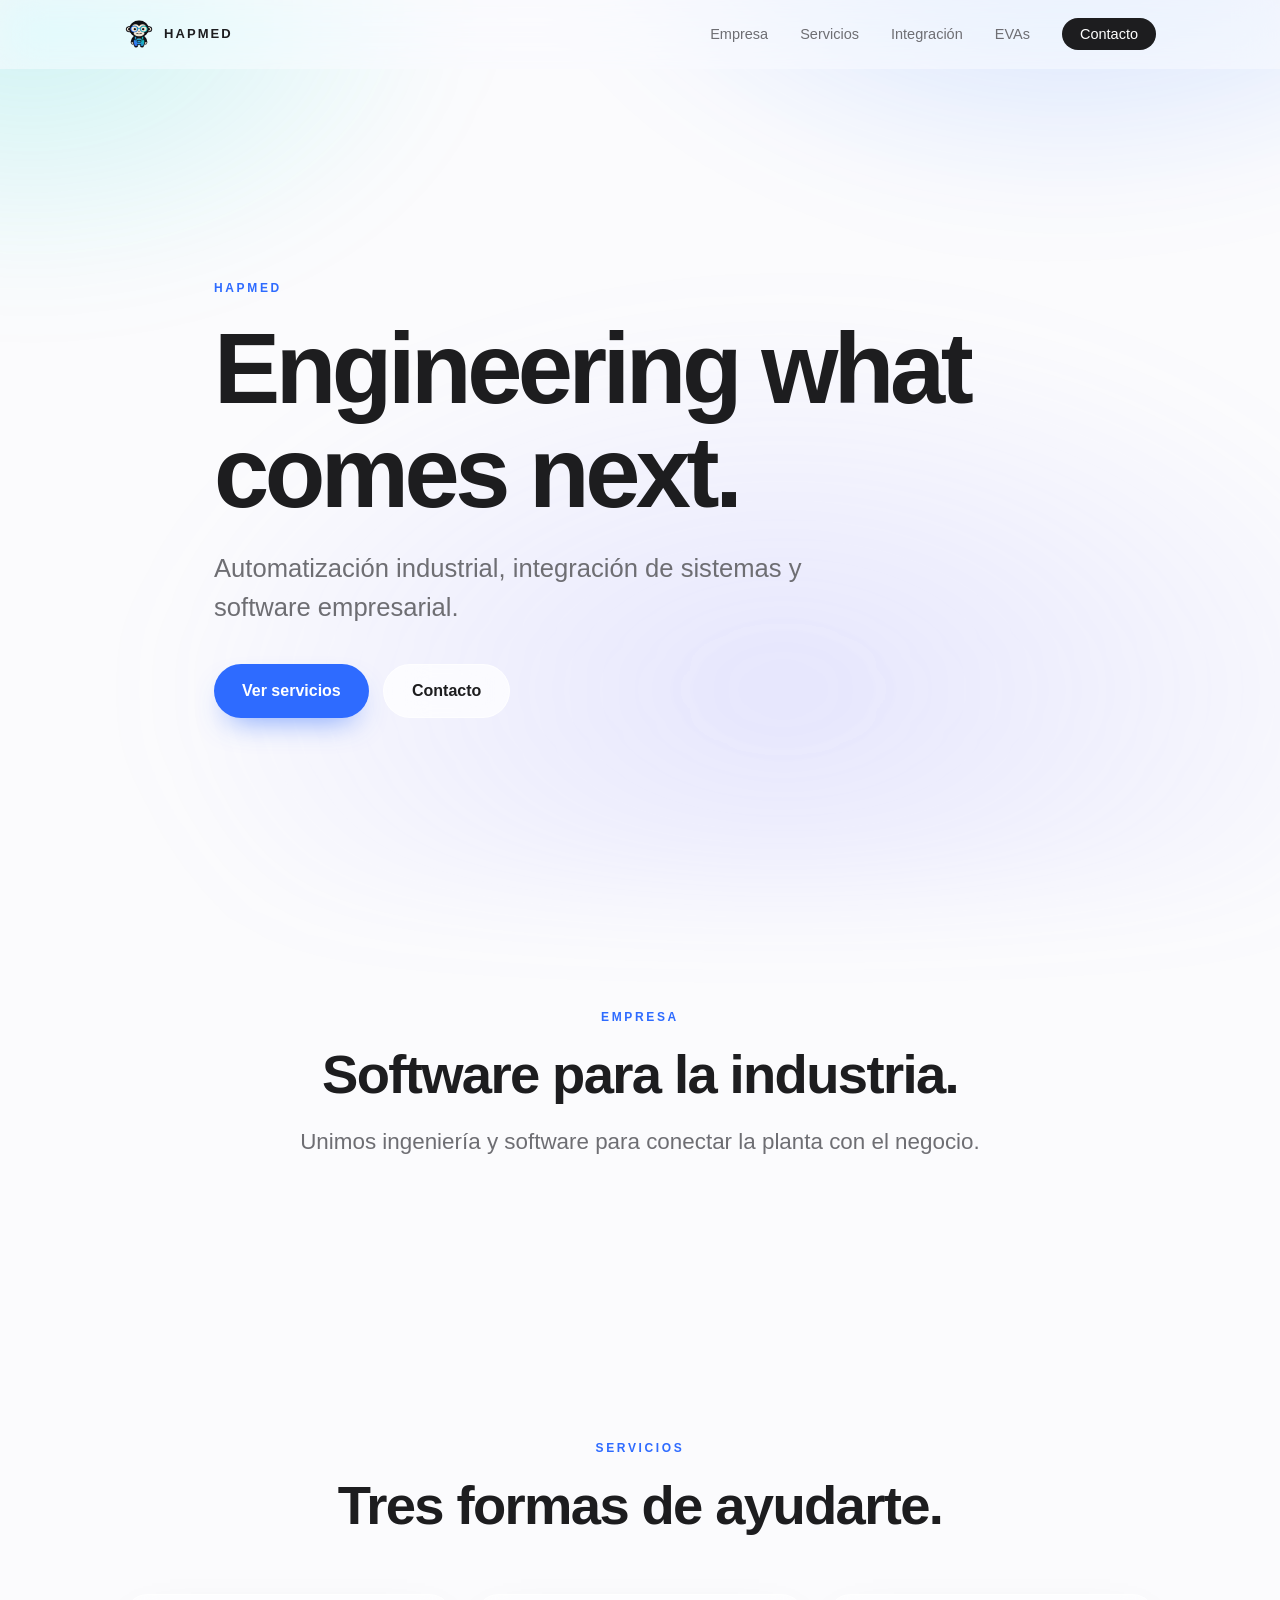
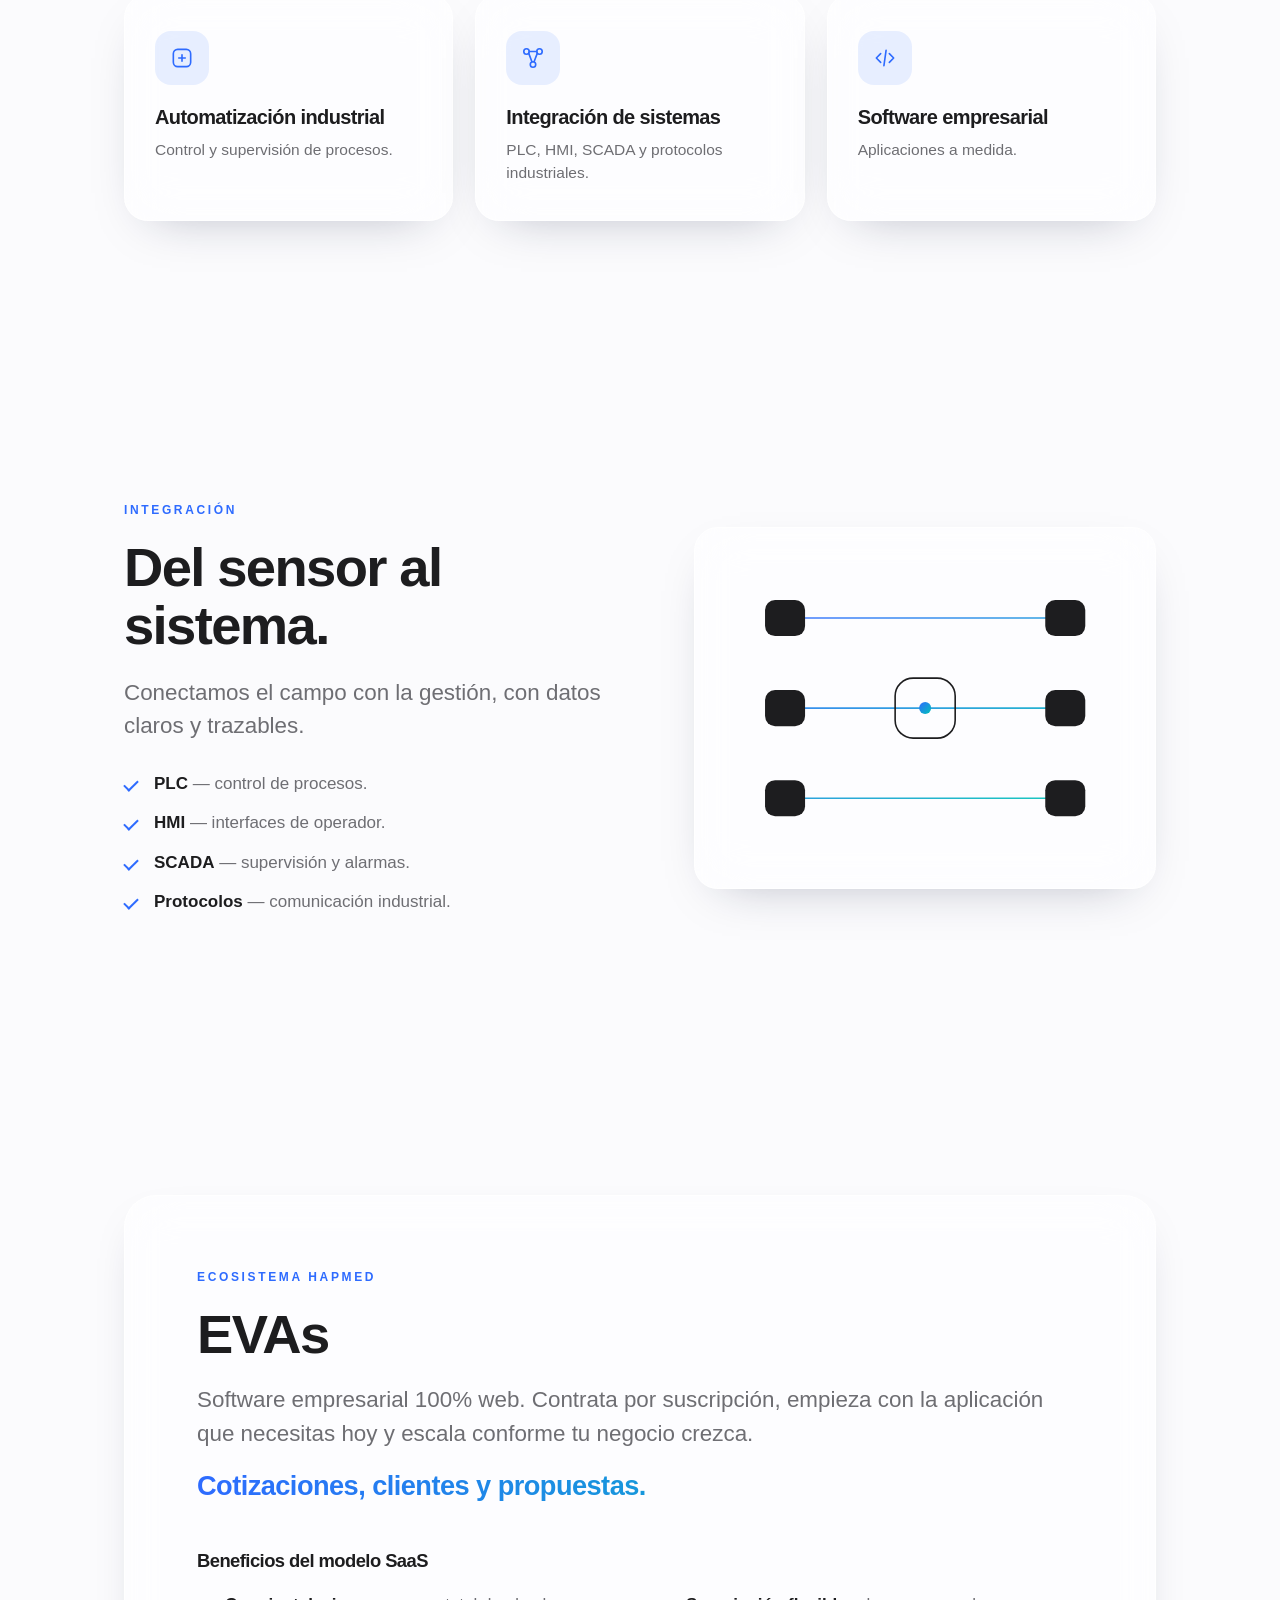
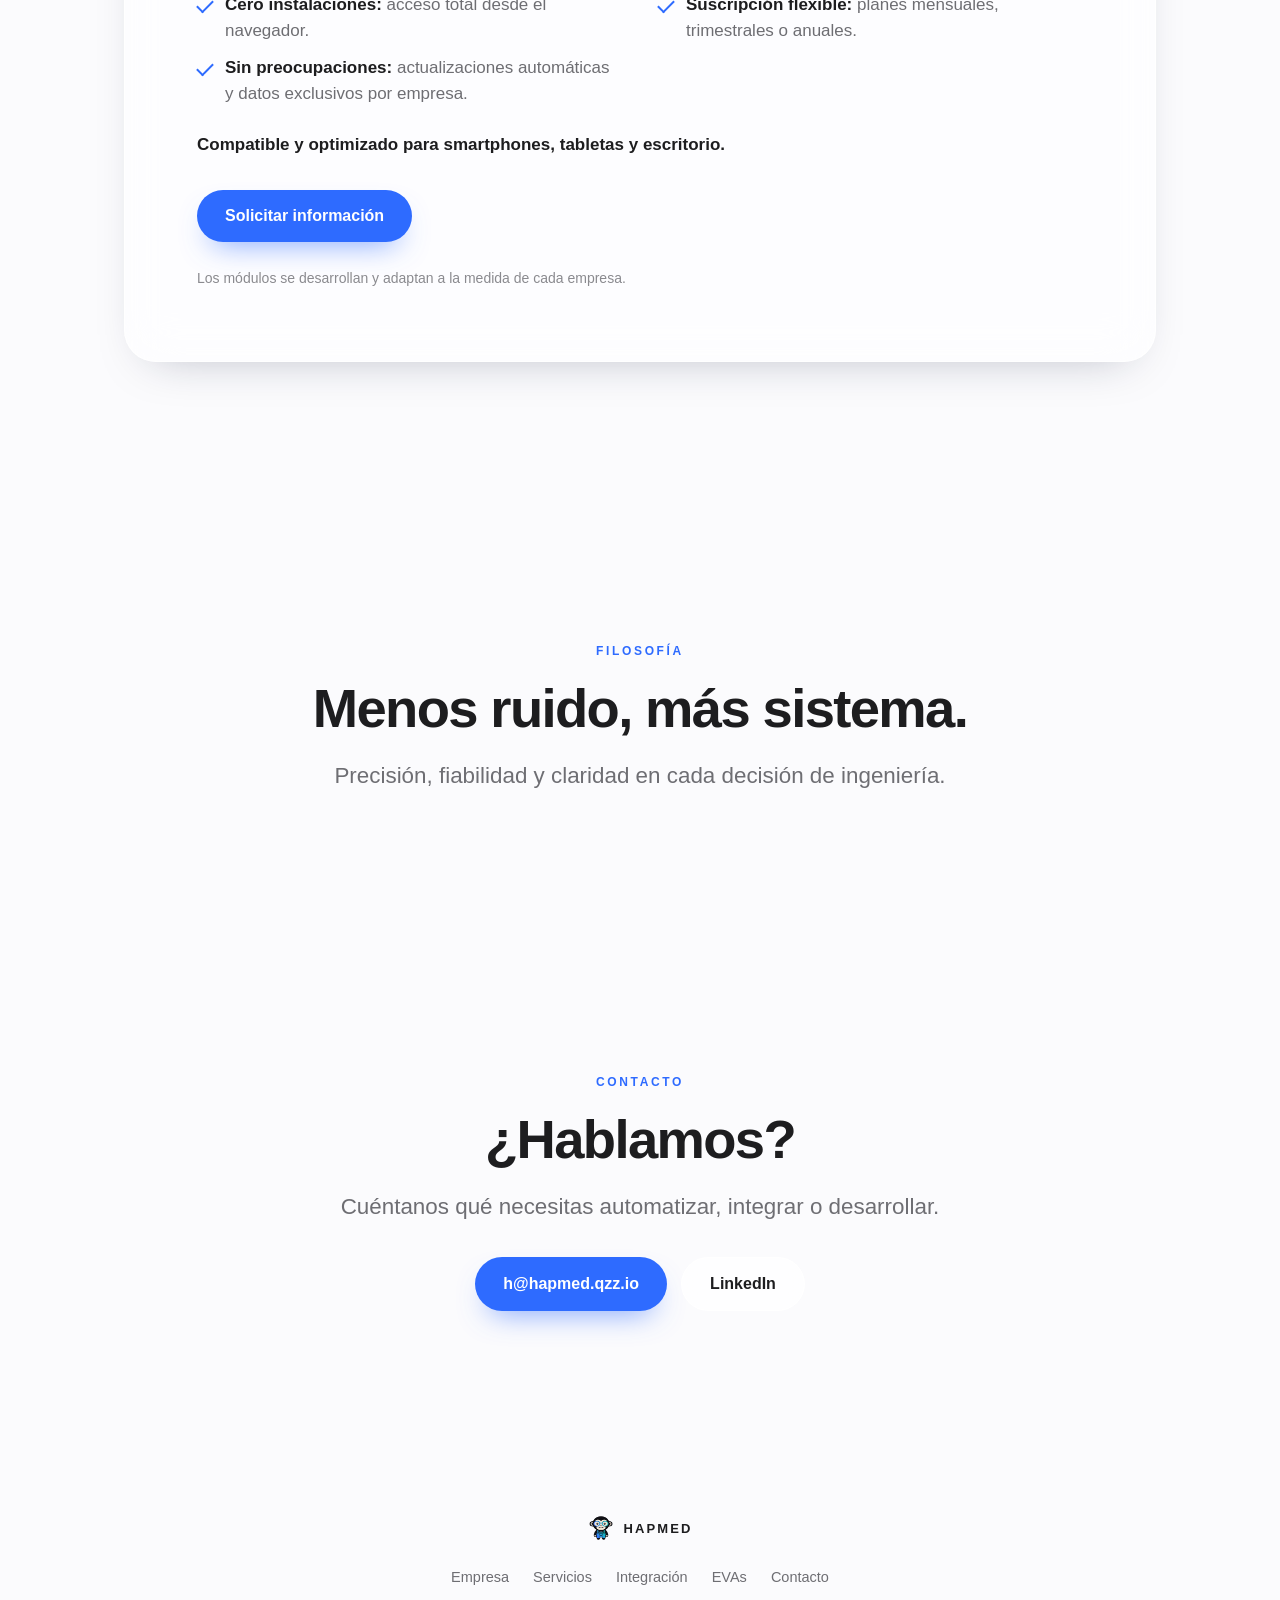
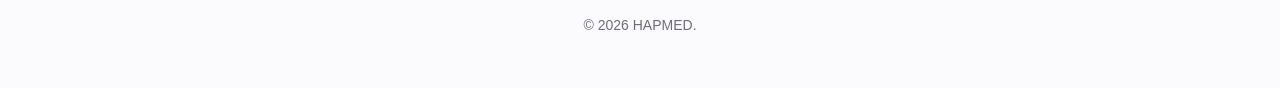
==== commit f33337e6: "feat: rediseno minimalista con glass, transiciones y texto simplificado" ====
--- a/site/index.html
+++ b/site/index.html
@@ -5,7 +5,7 @@
   <meta name="viewport" content="width=device-width, initial-scale=1">
   <title>HAPMED — Automatización industrial, integración de sistemas y software</title>
   <meta name="description" content="HAPMED diseña automatización industrial, integra PLC, HMI y SCADA, y desarrolla software empresarial y EVAs, su ecosistema de aplicaciones SaaS.">
-  <meta name="theme-color" content="#0b0c0e">
+  <meta name="theme-color" content="#fbfbfd">
   <meta name="color-scheme" content="light">
 
   <link rel="canonical" href="https://hapmed.qzz.io/">
@@ -37,6 +37,7 @@
 </head>
 <body>
   <a class="skip-link" href="#contenido">Saltar al contenido</a>
+  <div class="aurora" aria-hidden="true"></div>
 
   <header class="site-header" id="top">
     <div class="container header-inner">
@@ -56,7 +57,6 @@
           <li><a href="#servicios">Servicios</a></li>
           <li><a href="#integracion">Integración</a></li>
           <li><a href="#eva">EVAs</a></li>
-          <li><a href="#filosofia">Filosofía</a></li>
           <li><a class="nav-cta" href="#contacto">Contacto</a></li>
         </ul>
       </nav>
@@ -66,75 +66,63 @@
   <main id="contenido">
 
     <section class="hero" id="inicio" aria-labelledby="hero-title">
-      <div class="hero-bg" aria-hidden="true"></div>
       <div class="container hero-inner">
-        <p class="eyebrow" data-reveal>HAPMED · Ingeniería de software industrial</p>
+        <p class="eyebrow" data-reveal>HAPMED</p>
         <h1 id="hero-title" class="hero-title" data-reveal>Engineering what comes&nbsp;next.</h1>
-        <p class="hero-lead" data-reveal>
-          Diseñamos automatización industrial, integramos sistemas de planta y construimos
-          software empresarial para operaciones que no pueden detenerse.
-        </p>
+        <p class="hero-lead" data-reveal>Automatización industrial, integración de sistemas y software empresarial.</p>
         <div class="hero-actions" data-reveal>
           <a class="btn btn-primary" href="#servicios">Ver servicios</a>
-          <a class="btn btn-ghost" href="#contacto">Hablar con nosotros</a>
+          <a class="btn btn-glass" href="#contacto">Contacto</a>
         </div>
       </div>
     </section>
 
     <section class="section" id="empresa" aria-labelledby="empresa-title">
-      <div class="container narrow" data-reveal>
-        <p class="section-eyebrow">La empresa</p>
-        <h2 id="empresa-title" class="section-title">Ingeniería que conecta la planta con el negocio.</h2>
-        <p class="lead">
-          HAPMED es una marca de desarrollo de software especializada en automatización industrial,
-          integración de sistemas y aplicaciones empresariales. Trabajamos en la frontera entre el
-          equipo de campo, el sistema de control y los sistemas de gestión que sostienen la operación.
-        </p>
-        <p>
-          Nuestro enfoque combina disciplina de ingeniería y software a medida: menos piezas móviles,
-          interfaces claras y sistemas que se mantienen en el tiempo.
-        </p>
-      </div>
-    </section>
-
-    <section class="section section-mist" id="servicios" aria-labelledby="servicios-title">
+      <div class="container narrow center" data-reveal>
+        <p class="section-eyebrow">Empresa</p>
+        <h2 id="empresa-title" class="section-title">Software para la industria.</h2>
+        <p class="lead">Unimos ingeniería y software para conectar la planta con el negocio.</p>
+      </div>
+    </section>
+
+    <section class="section" id="servicios" aria-labelledby="servicios-title">
       <div class="container">
-        <div class="section-head" data-reveal>
+        <div class="section-head center" data-reveal>
           <p class="section-eyebrow">Servicios</p>
-          <h2 id="servicios-title" class="section-title">Tres capacidades, un mismo estándar de ingeniería.</h2>
+          <h2 id="servicios-title" class="section-title">Tres formas de ayudarte.</h2>
         </div>
 
         <div class="grid grid-3">
-          <article class="card" data-reveal>
+          <article class="card glass" data-reveal>
             <span class="card-icon" aria-hidden="true">
-              <svg viewBox="0 0 24 24" fill="none" stroke="currentColor" stroke-width="1.7" stroke-linecap="round" stroke-linejoin="round">
-                <rect x="4" y="4" width="16" height="16" rx="3"/>
-                <path d="M9 9h6v6H9zM12 2v2M12 20v2M2 12h2M20 12h2"/>
+              <svg viewBox="0 0 24 24" fill="none" stroke="currentColor" stroke-width="1.5" stroke-linecap="round" stroke-linejoin="round">
+                <rect x="4" y="4" width="16" height="16" rx="4"/>
+                <path d="M9 12h6M12 9v6"/>
               </svg>
             </span>
             <h3>Automatización industrial</h3>
-            <p>Diseño y programación de sistemas de control, lógica de proceso y supervisión, con enfoque en puesta en marcha y operación estable.</p>
+            <p>Control y supervisión de procesos.</p>
           </article>
 
-          <article class="card" data-reveal>
+          <article class="card glass" data-reveal>
             <span class="card-icon" aria-hidden="true">
-              <svg viewBox="0 0 24 24" fill="none" stroke="currentColor" stroke-width="1.7" stroke-linecap="round" stroke-linejoin="round">
+              <svg viewBox="0 0 24 24" fill="none" stroke="currentColor" stroke-width="1.5" stroke-linecap="round" stroke-linejoin="round">
                 <circle cx="6" cy="6" r="2.5"/><circle cx="18" cy="6" r="2.5"/><circle cx="12" cy="18" r="2.5"/>
                 <path d="M8 7.5l3 8M16 7.5l-3 8M8.5 6h7"/>
               </svg>
             </span>
             <h3>Integración de sistemas</h3>
-            <p>Unificamos PLC, HMI, SCADA y protocolos industriales para que los datos de planta y el resto de la organización funcionen como un solo sistema.</p>
+            <p>PLC, HMI, SCADA y protocolos industriales.</p>
           </article>
 
-          <article class="card" data-reveal>
+          <article class="card glass" data-reveal>
             <span class="card-icon" aria-hidden="true">
-              <svg viewBox="0 0 24 24" fill="none" stroke="currentColor" stroke-width="1.7" stroke-linecap="round" stroke-linejoin="round">
+              <svg viewBox="0 0 24 24" fill="none" stroke="currentColor" stroke-width="1.5" stroke-linecap="round" stroke-linejoin="round">
                 <path d="M8 8l-4 4 4 4M16 8l4 4-4 4M13 5l-2 14"/>
               </svg>
             </span>
             <h3>Software empresarial</h3>
-            <p>Aplicaciones a medida para operación, trazabilidad y gestión, construidas con tecnología web sobre estándares abiertos.</p>
+            <p>Aplicaciones a medida.</p>
           </article>
         </div>
       </div>
@@ -144,131 +132,81 @@
       <div class="container split">
         <div data-reveal>
           <p class="section-eyebrow">Integración</p>
-          <h2 id="integracion-title" class="section-title">Del sensor al sistema de gestión.</h2>
-          <p class="lead">
-            Conectamos el nivel de campo con las capas de control y supervisión, y de ahí con los
-            sistemas que dirigen el negocio. El objetivo es un flujo de datos coherente, trazable
-            y mantenible.
-          </p>
+          <h2 id="integracion-title" class="section-title">Del sensor al sistema.</h2>
+          <p class="lead">Conectamos el campo con la gestión, con datos claros y trazables.</p>
           <ul class="ticks">
-            <li><strong>PLC</strong> — lógica de control y secuencias de proceso.</li>
-            <li><strong>HMI</strong> — interfaces de operador claras y seguras.</li>
-            <li><strong>SCADA</strong> — supervisión, alarmas y registro de planta.</li>
-            <li><strong>Protocolos industriales</strong> — comunicación entre dispositivos y sistemas.</li>
+            <li><strong>PLC</strong> — control de procesos.</li>
+            <li><strong>HMI</strong> — interfaces de operador.</li>
+            <li><strong>SCADA</strong> — supervisión y alarmas.</li>
+            <li><strong>Protocolos</strong> — comunicación industrial.</li>
           </ul>
         </div>
-        <div class="visual" data-reveal aria-hidden="true">
-          <svg viewBox="0 0 400 300" role="img" class="diagram">
+        <div class="visual glass" data-reveal aria-hidden="true">
+          <svg viewBox="0 0 400 300" class="diagram">
             <defs>
               <linearGradient id="g1" x1="0" y1="0" x2="1" y2="1">
                 <stop offset="0" stop-color="#2e6bff"/>
                 <stop offset="1" stop-color="#00c2b8"/>
               </linearGradient>
             </defs>
-            <g fill="none" stroke="url(#g1)" stroke-width="2">
+            <g fill="none" stroke="url(#g1)" stroke-width="1.6" opacity="0.9">
               <path d="M60 60h280M60 150h280M60 240h280"/>
             </g>
-            <g fill="#0b0c0e">
-              <rect x="40" y="42" width="40" height="36" rx="8"/>
-              <rect x="40" y="132" width="40" height="36" rx="8"/>
-              <rect x="40" y="222" width="40" height="36" rx="8"/>
-              <rect x="320" y="42" width="40" height="36" rx="8"/>
-              <rect x="320" y="132" width="40" height="36" rx="8"/>
-              <rect x="320" y="222" width="40" height="36" rx="8"/>
+            <g fill="#1d1d1f">
+              <rect x="40" y="42" width="40" height="36" rx="10"/>
+              <rect x="40" y="132" width="40" height="36" rx="10"/>
+              <rect x="40" y="222" width="40" height="36" rx="10"/>
+              <rect x="320" y="42" width="40" height="36" rx="10"/>
+              <rect x="320" y="132" width="40" height="36" rx="10"/>
+              <rect x="320" y="222" width="40" height="36" rx="10"/>
             </g>
-            <rect x="170" y="120" width="60" height="60" rx="14" fill="none" stroke="#0b0c0e" stroke-width="2"/>
+            <rect x="170" y="120" width="60" height="60" rx="18" fill="none" stroke="#1d1d1f" stroke-width="1.6"/>
             <circle cx="200" cy="150" r="6" fill="url(#g1)"/>
           </svg>
         </div>
       </div>
     </section>
 
-    <section class="section section-dark" id="eva" aria-labelledby="eva-title">
+    <section class="section" id="eva" aria-labelledby="eva-title">
       <div class="container">
-        <div class="section-head light" data-reveal>
-          <p class="section-eyebrow">Ecosistema de software</p>
+        <div class="panel glass" data-reveal>
+          <p class="section-eyebrow">Ecosistema HAPMED</p>
           <h2 id="eva-title" class="section-title">EVAs</h2>
-          <p class="lead">
-            El ecosistema de aplicaciones empresariales de HAPMED. Cada aplicación es una
-            <strong>EVA</strong>; en conjunto forman <strong>EVAs</strong>, software especializado que
-            se contrata por suscripción y se usa desde el navegador.
-          </p>
-          <p class="eva-slogan">Un ecosistema. Infinitas posibilidades.</p>
-        </div>
-
-        <div class="grid grid-3">
-          <article class="card card-dark" data-reveal>
-            <h3>EVA Sales</h3>
-            <p>Cotizaciones, clientes, productos y propuestas comerciales.</p>
-          </article>
-          <article class="card card-dark" data-reveal>
-            <h3>EVA Field</h3>
-            <p>Servicios en campo y operaciones.</p>
-          </article>
-          <article class="card card-dark" data-reveal>
-            <h3>EVA Admin</h3>
-            <p>Administración y configuración empresarial.</p>
-          </article>
-          <article class="card card-dark" data-reveal>
-            <h3>EVA Stock</h3>
-            <p>Inventarios y productos.</p>
-          </article>
-          <article class="card card-dark" data-reveal>
-            <h3>EVA Analytics</h3>
-            <p>Reportes, estadísticas y análisis de datos.</p>
-          </article>
-        </div>
-
-        <div class="saas" data-reveal>
-          <h3 class="saas-title">Un ecosistema, modelo SaaS</h3>
+          <p class="lead">Software empresarial 100% web. Contrata por suscripción, empieza con la aplicación que necesitas hoy y escala conforme tu negocio crezca.</p>
+          <p class="eva-highlight">Cotizaciones, clientes y propuestas.</p>
+
+          <h3 class="saas-title">Beneficios del modelo SaaS</h3>
           <ul class="saas-list">
-            <li>Suscripción mensual, trimestral o anual.</li>
-            <li>Acceso desde el navegador, sin instalar nada.</li>
-            <li>Datos separados para cada empresa.</li>
-            <li>Actualizaciones y mantenimiento centralizados.</li>
-            <li>Contrata más aplicaciones según crezcan tus necesidades.</li>
+            <li><strong>Cero instalaciones:</strong> acceso total desde el navegador.</li>
+            <li><strong>Suscripción flexible:</strong> planes mensuales, trimestrales o anuales.</li>
+            <li><strong>Sin preocupaciones:</strong> actualizaciones automáticas y datos exclusivos por empresa.</li>
           </ul>
+          <p class="saas-compat">Compatible y optimizado para smartphones, tabletas y escritorio.</p>
           <div class="saas-actions">
             <a class="btn btn-primary" href="#contacto">Solicitar información</a>
           </div>
-        </div>
-
-        <p class="eva-note">Los nombres de las aplicaciones son propuestas iniciales. Comenzamos con una sola EVA y desarrollamos las demás según las necesidades y oportunidades de cada empresa.</p>
+          <p class="eva-note">Los módulos se desarrollan y adaptan a la medida de cada empresa.</p>
+        </div>
       </div>
     </section>
 
     <section class="section" id="filosofia" aria-labelledby="filosofia-title">
-      <div class="container narrow" data-reveal>
-        <p class="section-eyebrow">Filosofía de ingeniería</p>
+      <div class="container narrow center" data-reveal>
+        <p class="section-eyebrow">Filosofía</p>
         <h2 id="filosofia-title" class="section-title">Menos ruido, más sistema.</h2>
-        <p class="lead">
-          Creemos que el buen software industrial se mide por lo que aguanta funcionando, no por lo
-          que promete. Por eso priorizamos decisiones que hacen los sistemas más simples de operar y
-          de mantener.
-        </p>
-        <ul class="values">
-          <li><span>Precisión</span> Resolvemos el problema correcto, no el más llamativo.</li>
-          <li><span>Fiabilidad</span> Diseñamos para operar de forma continua y predecible.</li>
-          <li><span>Claridad</span> Interfaces y sistemas que se entienden sin manual extenso.</li>
-          <li><span>Estándares abiertos</span> Tecnología web y protocolos probados, sin ataduras innecesarias.</li>
-          <li><span>Continuidad</span> Software pensado para mantenerse y evolucionar en el tiempo.</li>
-        </ul>
-      </div>
-    </section>
-
-    <section class="section section-mist" id="contacto" aria-labelledby="contacto-title">
+        <p class="lead">Precisión, fiabilidad y claridad en cada decisión de ingeniería.</p>
+      </div>
+    </section>
+
+    <section class="section" id="contacto" aria-labelledby="contacto-title">
       <div class="container narrow center" data-reveal>
-        <p class="section-eyebrow">Contacto comercial</p>
-        <h2 id="contacto-title" class="section-title">¿Hablamos de tu operación?</h2>
-        <p class="lead">
-          Cuéntanos qué necesitas automatizar, integrar o desarrollar. Te responderemos para
-          entender el alcance y proponer el siguiente paso.
-        </p>
+        <p class="section-eyebrow">Contacto</p>
+        <h2 id="contacto-title" class="section-title">¿Hablamos?</h2>
+        <p class="lead">Cuéntanos qué necesitas automatizar, integrar o desarrollar.</p>
         <div class="contact-actions">
           <a class="btn btn-primary" id="contact-email" href="#">Escríbenos</a>
-          <a class="btn btn-ghost" id="contact-secondary" href="#" hidden>LinkedIn</a>
-        </div>
-        <p class="muted small" id="contact-note">El canal de contacto es configurable.</p>
+          <a class="btn btn-glass" id="contact-secondary" href="#" hidden>LinkedIn</a>
+        </div>
       </div>
     </section>
 
@@ -287,7 +225,7 @@
         <a href="#eva">EVAs</a>
         <a href="#contacto">Contacto</a>
       </nav>
-      <p class="footer-legal muted small">© <span id="year">2026</span> HAPMED. Todos los derechos reservados.</p>
+      <p class="footer-legal muted small">© <span id="year">2026</span> HAPMED.</p>
     </div>
   </footer>
 
--- a/site/assets/css/styles.css
+++ b/site/assets/css/styles.css
@@ -1,22 +1,21 @@
 :root {
-  --paper: #ffffff;
-  --mist: #f5f6f8;
-  --line: #e6e8ec;
-  --ink: #0b0c0e;
-  --ink-2: #3a3d44;
-  --ink-3: #6b7078;
+  --bg: #fbfbfd;
+  --ink: #1d1d1f;
+  --ink-2: #6e6e73;
+  --ink-3: #8a8a8f;
+  --line: rgba(0, 0, 0, 0.08);
   --accent: #2e6bff;
   --accent-2: #00c2b8;
-  --dark: #0b0c0e;
-  --dark-2: #141519;
-  --on-dark: #f2f3f5;
-  --on-dark-2: #a7abb3;
-  --radius: 18px;
-  --radius-sm: 12px;
-  --container: 1120px;
-  --shadow: 0 18px 50px rgba(11, 12, 14, 0.08);
+  --glass: rgba(255, 255, 255, 0.55);
+  --glass-strong: rgba(255, 255, 255, 0.72);
+  --glass-border: rgba(255, 255, 255, 0.7);
+  --shadow-soft: 0 18px 50px -28px rgba(20, 30, 60, 0.35);
+  --shadow-hover: 0 50px 90px -50px rgba(20, 30, 60, 0.5);
+  --radius: 24px;
+  --radius-sm: 16px;
+  --container: 1080px;
   --ease: cubic-bezier(0.22, 0.61, 0.36, 1);
-  --font: -apple-system, BlinkMacSystemFont, "Segoe UI", Roboto, Helvetica, Arial, "Noto Sans", sans-serif;
+  --font: -apple-system, BlinkMacSystemFont, "SF Pro Display", "Segoe UI", Roboto, Helvetica, Arial, sans-serif;
 }
 
 *,
@@ -25,7 +24,7 @@
 
 html {
   scroll-behavior: smooth;
-  scroll-padding-top: 84px;
+  scroll-padding-top: 96px;
   -webkit-text-size-adjust: 100%;
 }
 
@@ -33,337 +32,216 @@
   margin: 0;
   font-family: var(--font);
   color: var(--ink);
-  background: var(--paper);
-  line-height: 1.6;
+  background: var(--bg);
+  line-height: 1.5;
   font-size: 17px;
   -webkit-font-smoothing: antialiased;
   text-rendering: optimizeLegibility;
+  overflow-x: hidden;
 }
 
 img, svg { max-width: 100%; display: block; }
-
 a { color: inherit; }
 
-h1, h2, h3 { line-height: 1.1; letter-spacing: -0.02em; margin: 0; font-weight: 650; }
-
+h1, h2, h3 { line-height: 1.05; letter-spacing: -0.03em; margin: 0; font-weight: 650; }
 p { margin: 0; }
 
-:focus-visible {
-  outline: 2px solid var(--accent);
-  outline-offset: 3px;
-  border-radius: 4px;
+:focus-visible { outline: 2px solid var(--accent); outline-offset: 3px; border-radius: 6px; }
+
+/* Aurora: fondo translúcido que da profundidad al vidrio */
+.aurora {
+  position: fixed;
+  inset: -30% -20% auto -20%;
+  height: 130vh;
+  z-index: -1;
+  pointer-events: none;
+  background:
+    radial-gradient(42% 42% at 74% 12%, rgba(46, 107, 255, 0.22), transparent 70%),
+    radial-gradient(36% 36% at 16% 24%, rgba(0, 194, 184, 0.18), transparent 68%),
+    radial-gradient(50% 45% at 58% 82%, rgba(120, 120, 255, 0.16), transparent 72%);
+  filter: blur(46px) saturate(140%);
+  animation: drift 26s ease-in-out infinite alternate;
+  will-change: transform;
+}
+
+@keyframes drift {
+  from { transform: translate3d(0, 0, 0) scale(1); }
+  to { transform: translate3d(0, -3%, 0) scale(1.07); }
 }
 
 .container { width: 100%; max-width: var(--container); margin-inline: auto; padding-inline: 24px; }
-.container.narrow { max-width: 780px; }
-
-.muted { color: var(--ink-3); }
+.container.narrow { max-width: 760px; }
+.center { text-align: center; }
+.muted { color: var(--ink-2); }
 .small { font-size: 14px; }
-.center { text-align: center; }
 
 .skip-link {
-  position: absolute;
-  left: -9999px;
-  top: 0;
-  background: var(--ink);
-  color: #fff;
-  padding: 10px 16px;
-  border-radius: 0 0 8px 0;
-  z-index: 200;
+  position: absolute; left: -9999px; top: 0;
+  background: var(--ink); color: #fff; padding: 10px 16px;
+  border-radius: 0 0 8px 0; z-index: 200;
 }
 .skip-link:focus { left: 0; }
+
+/* Glass */
+.glass {
+  background: var(--glass);
+  -webkit-backdrop-filter: blur(26px) saturate(180%);
+  backdrop-filter: blur(26px) saturate(180%);
+  border: 1px solid var(--glass-border);
+}
 
 /* Header */
 .site-header {
-  position: sticky;
-  top: 0;
-  z-index: 100;
-  background: rgba(255, 255, 255, 0.72);
-  backdrop-filter: saturate(180%) blur(18px);
-  -webkit-backdrop-filter: saturate(180%) blur(18px);
+  position: sticky; top: 0; z-index: 100;
+  background: rgba(251, 251, 253, 0.6);
+  -webkit-backdrop-filter: blur(20px) saturate(180%);
+  backdrop-filter: blur(20px) saturate(180%);
   border-bottom: 1px solid transparent;
-  transition: border-color 0.3s var(--ease), background 0.3s var(--ease);
-}
-.site-header.is-scrolled {
-  border-bottom-color: var(--line);
-  background: rgba(255, 255, 255, 0.86);
-}
-.header-inner {
-  display: flex;
-  align-items: center;
-  justify-content: space-between;
-  height: 64px;
-}
-.brand {
-  display: inline-flex;
-  align-items: center;
-  gap: 10px;
-  text-decoration: none;
-  font-weight: 700;
-  letter-spacing: 0.14em;
-  font-size: 14px;
-}
-.brand-mark { color: var(--accent); display: inline-flex; }
-.brand-logo { width: 30px; height: 30px; display: block; }
-.brand-logo--footer { width: 28px; height: 28px; }
+  transition: border-color 0.4s var(--ease), background 0.4s var(--ease);
+}
+.site-header.is-scrolled { border-bottom-color: var(--line); background: rgba(251, 251, 253, 0.78); }
+.header-inner { display: flex; align-items: center; justify-content: space-between; height: 68px; }
+
+.brand { display: inline-flex; align-items: center; gap: 10px; text-decoration: none; font-weight: 650; letter-spacing: 0.16em; font-size: 13px; }
+.brand-logo { width: 30px; height: 30px; display: block; transition: transform 0.4s var(--ease); }
+.brand:hover .brand-logo { transform: rotate(-6deg) scale(1.06); }
+.brand-logo--footer { width: 26px; height: 26px; }
 .brand-name { color: var(--ink); }
 
-.primary-nav ul {
-  display: flex;
-  align-items: center;
-  gap: 30px;
-  list-style: none;
-  margin: 0;
-  padding: 0;
-}
-.primary-nav a {
-  text-decoration: none;
-  color: var(--ink-2);
-  font-size: 14.5px;
-  transition: color 0.2s var(--ease);
-}
+.primary-nav ul { display: flex; align-items: center; gap: 32px; list-style: none; margin: 0; padding: 0; }
+.primary-nav a { text-decoration: none; color: var(--ink-2); font-size: 14.5px; transition: color 0.25s var(--ease); }
 .primary-nav a:hover { color: var(--ink); }
 .primary-nav .nav-cta {
-  background: var(--ink);
-  color: #fff;
-  padding: 8px 16px;
-  border-radius: 999px;
-}
-.primary-nav .nav-cta:hover { background: #26282e; color: #fff; }
-
-.nav-toggle {
-  display: none;
-  background: none;
-  border: 0;
-  cursor: pointer;
-  padding: 10px;
-}
-.nav-toggle-bar {
-  display: block;
-  width: 22px;
-  height: 2px;
-  background: var(--ink);
-  margin: 4px 0;
-  transition: transform 0.3s var(--ease), opacity 0.3s var(--ease);
-}
+  color: #fff; background: var(--ink);
+  padding: 8px 18px; border-radius: 999px;
+  transition: transform 0.3s var(--ease), background 0.3s var(--ease);
+}
+.primary-nav .nav-cta:hover { background: #000; transform: translateY(-1px); }
+
+.nav-toggle { display: none; background: none; border: 0; cursor: pointer; padding: 10px; }
+.nav-toggle-bar { display: block; width: 22px; height: 2px; background: var(--ink); margin: 4px 0; transition: transform 0.3s var(--ease), opacity 0.3s var(--ease); }
 
 /* Buttons */
 .btn {
-  display: inline-flex;
-  align-items: center;
-  justify-content: center;
-  gap: 8px;
-  padding: 13px 26px;
-  border-radius: 999px;
-  text-decoration: none;
-  font-size: 16px;
-  font-weight: 550;
-  transition: transform 0.25s var(--ease), background 0.25s var(--ease), color 0.25s var(--ease), border-color 0.25s var(--ease);
-}
-.btn-primary { background: var(--accent); color: #fff; }
-.btn-primary:hover { transform: translateY(-2px); background: #1a58ee; }
-.btn-ghost { background: transparent; color: var(--ink); border: 1px solid var(--line); }
-.btn-ghost:hover { border-color: var(--ink); transform: translateY(-2px); }
+  display: inline-flex; align-items: center; justify-content: center; gap: 8px;
+  padding: 14px 28px; border-radius: 999px; text-decoration: none;
+  font-size: 16px; font-weight: 550;
+  transition: transform 0.35s var(--ease), box-shadow 0.35s var(--ease), background 0.35s var(--ease);
+}
+.btn-primary { background: var(--accent); color: #fff; box-shadow: 0 14px 30px -14px rgba(46, 107, 255, 0.7); }
+.btn-primary:hover { transform: translateY(-2px); box-shadow: 0 22px 40px -16px rgba(46, 107, 255, 0.8); }
+.btn-glass {
+  color: var(--ink);
+  background: var(--glass-strong);
+  -webkit-backdrop-filter: blur(20px) saturate(180%);
+  backdrop-filter: blur(20px) saturate(180%);
+  border: 1px solid var(--glass-border);
+}
+.btn-glass:hover { transform: translateY(-2px); background: rgba(255, 255, 255, 0.9); }
 
 /* Hero */
-.hero {
-  position: relative;
-  overflow: hidden;
-  padding: clamp(70px, 12vw, 150px) 0 clamp(60px, 10vw, 120px);
-}
-.hero-bg {
-  position: absolute;
-  inset: 0;
-  background:
-    radial-gradient(60% 55% at 78% 8%, rgba(46, 107, 255, 0.14), transparent 62%),
-    radial-gradient(45% 45% at 12% 30%, rgba(0, 194, 184, 0.12), transparent 60%),
-    linear-gradient(180deg, #ffffff 0%, #f7f8fb 100%);
-  z-index: -1;
-}
+.hero { padding: clamp(110px, 17vw, 210px) 0 clamp(90px, 13vw, 150px); }
 .hero-inner { max-width: 900px; }
 .eyebrow, .section-eyebrow {
-  text-transform: uppercase;
-  letter-spacing: 0.18em;
-  font-size: 12.5px;
-  font-weight: 650;
-  color: var(--accent);
-  margin-bottom: 18px;
+  text-transform: uppercase; letter-spacing: 0.22em;
+  font-size: 12px; font-weight: 650; color: var(--accent);
+  margin-bottom: 20px;
 }
 .hero-title {
-  font-size: clamp(2.6rem, 7vw, 5rem);
-  font-weight: 700;
-  letter-spacing: -0.03em;
-  margin-bottom: 22px;
+  font-size: clamp(2.9rem, 8.5vw, 6.2rem);
+  font-weight: 700; letter-spacing: -0.045em; margin-bottom: 24px;
 }
 .hero-lead {
-  font-size: clamp(1.1rem, 2.2vw, 1.45rem);
-  color: var(--ink-2);
-  max-width: 640px;
-  margin-bottom: 34px;
+  font-size: clamp(1.15rem, 2.4vw, 1.6rem);
+  color: var(--ink-2); max-width: 620px; margin-bottom: 38px; font-weight: 400;
 }
 .hero-actions { display: flex; flex-wrap: wrap; gap: 14px; }
 
 /* Sections */
-.section { padding: clamp(64px, 10vw, 120px) 0; }
-.section-mist { background: var(--mist); }
-.section-dark { background: var(--dark); color: var(--on-dark); }
-.section-head { max-width: 760px; margin-bottom: 54px; }
-.section-head.light .section-title { color: #fff; }
-.section-head.light .lead { color: var(--on-dark-2); }
-.section-title {
-  font-size: clamp(1.9rem, 4.2vw, 3rem);
-  margin-bottom: 22px;
-}
-.lead {
-  font-size: clamp(1.05rem, 1.7vw, 1.25rem);
-  color: var(--ink-2);
-}
-.section p + p { margin-top: 18px; }
-.section-dark .lead { color: var(--on-dark-2); }
+.section { padding: clamp(70px, 11vw, 140px) 0; }
+.section-head { max-width: 720px; margin: 0 auto 60px; }
+.section-title { font-size: clamp(2rem, 5vw, 3.4rem); margin-bottom: 22px; }
+.lead { font-size: clamp(1.1rem, 2vw, 1.4rem); color: var(--ink-2); }
+.section p + p { margin-top: 16px; }
 
 /* Grid & cards */
-.grid { display: grid; gap: 26px; }
+.grid { display: grid; gap: 22px; }
 .grid-3 { grid-template-columns: repeat(3, 1fr); }
 .card {
-  background: var(--paper);
-  border: 1px solid var(--line);
   border-radius: var(--radius);
-  padding: 34px 30px;
-  transition: transform 0.35s var(--ease), box-shadow 0.35s var(--ease), border-color 0.35s var(--ease);
-}
-.card:hover { transform: translateY(-4px); box-shadow: var(--shadow); border-color: transparent; }
-.card h3 { font-size: 1.3rem; margin-bottom: 12px; }
+  padding: 36px 30px;
+  box-shadow: var(--shadow-soft);
+  transition: transform 0.5s var(--ease), box-shadow 0.5s var(--ease), background 0.5s var(--ease);
+}
+.card:hover { transform: translateY(-8px); box-shadow: var(--shadow-hover); background: var(--glass-strong); }
+.card h3 { font-size: 1.25rem; margin-bottom: 10px; }
 .card p { color: var(--ink-2); font-size: 15.5px; }
 .card-icon {
-  display: inline-flex;
-  width: 52px;
-  height: 52px;
-  align-items: center;
-  justify-content: center;
-  border-radius: 14px;
-  background: rgba(46, 107, 255, 0.1);
-  color: var(--accent);
-  margin-bottom: 20px;
+  display: inline-flex; width: 54px; height: 54px; align-items: center; justify-content: center;
+  border-radius: 16px; background: rgba(46, 107, 255, 0.1); color: var(--accent);
+  margin-bottom: 22px;
 }
 .card-icon svg { width: 26px; height: 26px; }
-.card-dark {
-  background: var(--dark-2);
-  border-color: #24262c;
-}
-.card-dark h3 { color: #fff; }
-.card-dark p { color: var(--on-dark-2); }
-
-/* Ecosistema EVAs */
-.eva-slogan {
-  margin-top: 16px;
-  font-size: clamp(1.15rem, 2.4vw, 1.5rem);
-  font-weight: 650;
-  color: #fff;
-  letter-spacing: -0.01em;
-}
-.saas {
-  margin-top: 48px;
-  padding-top: 40px;
-  border-top: 1px solid #24262c;
-}
-.saas-title { color: #fff; font-size: 1.35rem; margin-bottom: 20px; }
-.saas-list {
-  list-style: none;
-  margin: 0;
-  padding: 0;
-  display: grid;
-  grid-template-columns: repeat(2, minmax(0, 1fr));
-  gap: 12px 32px;
-}
-.saas-list li {
-  position: relative;
-  padding-left: 28px;
-  color: var(--on-dark-2);
-}
+
+/* Panel (EVAs) */
+.panel {
+  border-radius: 32px;
+  padding: clamp(40px, 6vw, 72px);
+  box-shadow: var(--shadow-soft);
+}
+.panel .section-title { margin-bottom: 20px; }
+.eva-highlight {
+  margin-top: 18px;
+  font-size: clamp(1.2rem, 2.6vw, 1.7rem);
+  font-weight: 650; letter-spacing: -0.02em;
+  background: linear-gradient(90deg, var(--accent), var(--accent-2));
+  -webkit-background-clip: text; background-clip: text; color: transparent;
+}
+.saas-title { font-size: 1.15rem; margin: 44px 0 22px; }
+.saas-list { list-style: none; margin: 0; padding: 0; display: grid; grid-template-columns: repeat(2, minmax(0, 1fr)); gap: 12px 36px; }
+.saas-list li { position: relative; padding-left: 28px; color: var(--ink-2); }
+.saas-list li strong { color: var(--ink); }
 .saas-list li::before {
-  content: "";
-  position: absolute;
-  left: 0;
-  top: 8px;
-  width: 16px;
-  height: 9px;
-  border-left: 2px solid var(--accent);
-  border-bottom: 2px solid var(--accent);
+  content: ""; position: absolute; left: 0; top: 8px; width: 16px; height: 9px;
+  border-left: 2px solid var(--accent); border-bottom: 2px solid var(--accent);
   transform: rotate(-45deg);
 }
-.saas-actions { margin-top: 28px; }
-.eva-note {
-  margin-top: 30px;
-  max-width: 720px;
-  color: var(--on-dark-2);
-  font-size: 14px;
-}
+.saas-compat { margin-top: 26px; font-weight: 550; }
+.saas-actions { margin-top: 32px; }
+.eva-note { margin-top: 26px; color: var(--ink-3); font-size: 14px; }
 
 /* Split */
-.split {
-  display: grid;
-  grid-template-columns: 1.05fr 0.95fr;
-  gap: 60px;
-  align-items: center;
-}
-.ticks { list-style: none; margin: 26px 0 0; padding: 0; display: grid; gap: 14px; }
-.ticks li {
-  position: relative;
-  padding-left: 30px;
-  color: var(--ink-2);
-}
+.split { display: grid; grid-template-columns: 1fr 0.9fr; gap: 56px; align-items: center; }
+.ticks { list-style: none; margin: 28px 0 0; padding: 0; display: grid; gap: 14px; }
+.ticks li { position: relative; padding-left: 30px; color: var(--ink-2); }
 .ticks li::before {
-  content: "";
-  position: absolute;
-  left: 0;
-  top: 9px;
-  width: 14px;
-  height: 8px;
-  border-left: 2px solid var(--accent);
-  border-bottom: 2px solid var(--accent);
+  content: ""; position: absolute; left: 0; top: 9px; width: 14px; height: 8px;
+  border-left: 2px solid var(--accent); border-bottom: 2px solid var(--accent);
   transform: rotate(-45deg);
 }
 .ticks strong { color: var(--ink); }
-.visual { display: flex; justify-content: center; }
-.diagram { width: 100%; max-width: 420px; }
-
-/* Values */
-.values { list-style: none; margin: 30px 0 0; padding: 0; display: grid; gap: 22px; }
-.values li { color: var(--ink-2); }
-.values span { display: block; color: var(--ink); font-weight: 650; font-size: 1.05rem; margin-bottom: 2px; }
+.visual { border-radius: var(--radius); padding: 30px; box-shadow: var(--shadow-soft); }
+.diagram { width: 100%; }
 
 /* Contact */
-.contact-actions { display: flex; flex-wrap: wrap; gap: 14px; justify-content: center; margin: 32px 0 16px; }
-
-/* Error page */
-.error-page { padding-block: 8vh; }
-.error-brand { justify-content: center; margin-bottom: 40px; }
+.contact-actions { display: flex; flex-wrap: wrap; gap: 14px; justify-content: center; margin-top: 34px; }
 
 /* Footer */
-.site-footer {
-  background: var(--dark);
-  color: var(--on-dark-2);
-  padding: 56px 0 44px;
-}
-.footer-inner {
-  display: grid;
-  gap: 26px;
-  justify-items: center;
-  text-align: center;
-}
-.footer-brand { display: inline-flex; align-items: center; gap: 10px; color: #fff; font-weight: 700; letter-spacing: 0.14em; font-size: 14px; }
-.footer-brand .brand-mark { color: var(--accent); }
-.footer-nav { display: flex; flex-wrap: wrap; gap: 22px; justify-content: center; }
-.footer-nav a { text-decoration: none; color: var(--on-dark-2); font-size: 14.5px; transition: color 0.2s var(--ease); }
-.footer-nav a:hover { color: #fff; }
-
-/* Reveal animation */
+.site-footer { padding: 64px 0 52px; }
+.footer-inner { display: grid; gap: 26px; justify-items: center; text-align: center; }
+.footer-brand { display: inline-flex; align-items: center; gap: 10px; color: var(--ink); font-weight: 650; letter-spacing: 0.16em; font-size: 13px; }
+.footer-nav { display: flex; flex-wrap: wrap; gap: 24px; justify-content: center; }
+.footer-nav a { text-decoration: none; color: var(--ink-2); font-size: 14.5px; transition: color 0.25s var(--ease); }
+.footer-nav a:hover { color: var(--ink); }
+
+/* Reveal */
 [data-reveal] {
   opacity: 0;
-  transform: translateY(18px);
-  transition: opacity 0.7s var(--ease), transform 0.7s var(--ease);
-}
-[data-reveal].is-visible { opacity: 1; transform: none; }
+  transform: translateY(26px) scale(0.99);
+  filter: blur(10px);
+  transition: opacity 1s var(--ease), transform 1s var(--ease), filter 1s var(--ease);
+}
+[data-reveal].is-visible { opacity: 1; transform: none; filter: none; }
 
 @media (max-width: 900px) {
   .grid-3 { grid-template-columns: 1fr; }
@@ -372,24 +250,16 @@
 
   .nav-toggle { display: block; }
   .primary-nav {
-    position: absolute;
-    top: 64px;
-    left: 0;
-    right: 0;
-    background: rgba(255, 255, 255, 0.98);
-    backdrop-filter: blur(20px);
+    position: absolute; top: 68px; left: 0; right: 0;
+    background: rgba(251, 251, 253, 0.85);
+    -webkit-backdrop-filter: blur(24px) saturate(180%);
+    backdrop-filter: blur(24px) saturate(180%);
     border-bottom: 1px solid var(--line);
-    max-height: 0;
-    overflow: hidden;
-    transition: max-height 0.35s var(--ease);
+    max-height: 0; overflow: hidden;
+    transition: max-height 0.4s var(--ease);
   }
-  .primary-nav.is-open { max-height: 420px; }
-  .primary-nav ul {
-    flex-direction: column;
-    align-items: stretch;
-    gap: 0;
-    padding: 12px 24px 22px;
-  }
+  .primary-nav.is-open { max-height: 460px; }
+  .primary-nav ul { flex-direction: column; align-items: stretch; gap: 0; padding: 12px 24px 24px; }
   .primary-nav li { border-bottom: 1px solid var(--line); }
   .primary-nav li:last-child { border-bottom: 0; padding-top: 14px; }
   .primary-nav a { display: block; padding: 15px 0; font-size: 16px; }
@@ -400,10 +270,11 @@
 
 @media (prefers-reduced-motion: reduce) {
   html { scroll-behavior: auto; }
+  .aurora { animation: none; }
   *, *::before, *::after {
     animation-duration: 0.001ms !important;
     animation-iteration-count: 1 !important;
     transition-duration: 0.001ms !important;
   }
-  [data-reveal] { opacity: 1; transform: none; }
-}
+  [data-reveal] { opacity: 1; transform: none; filter: none; }
+}
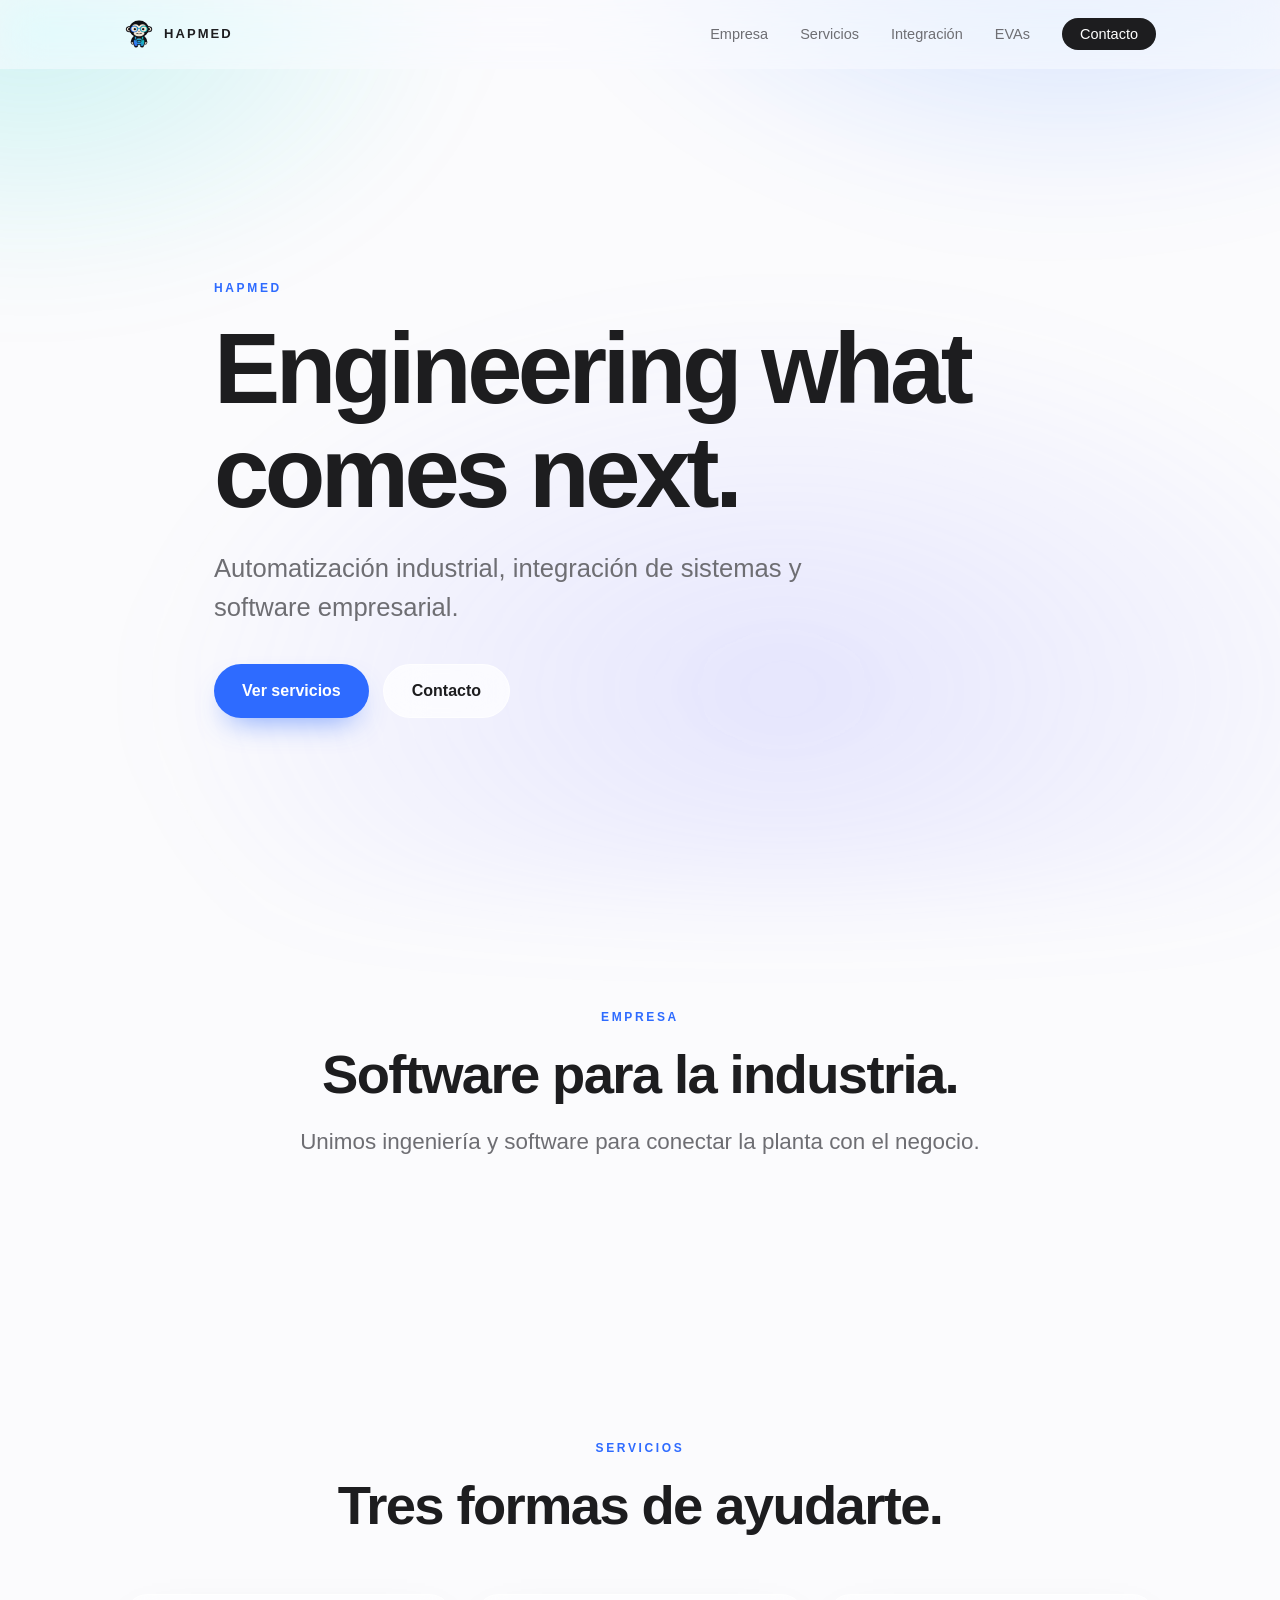
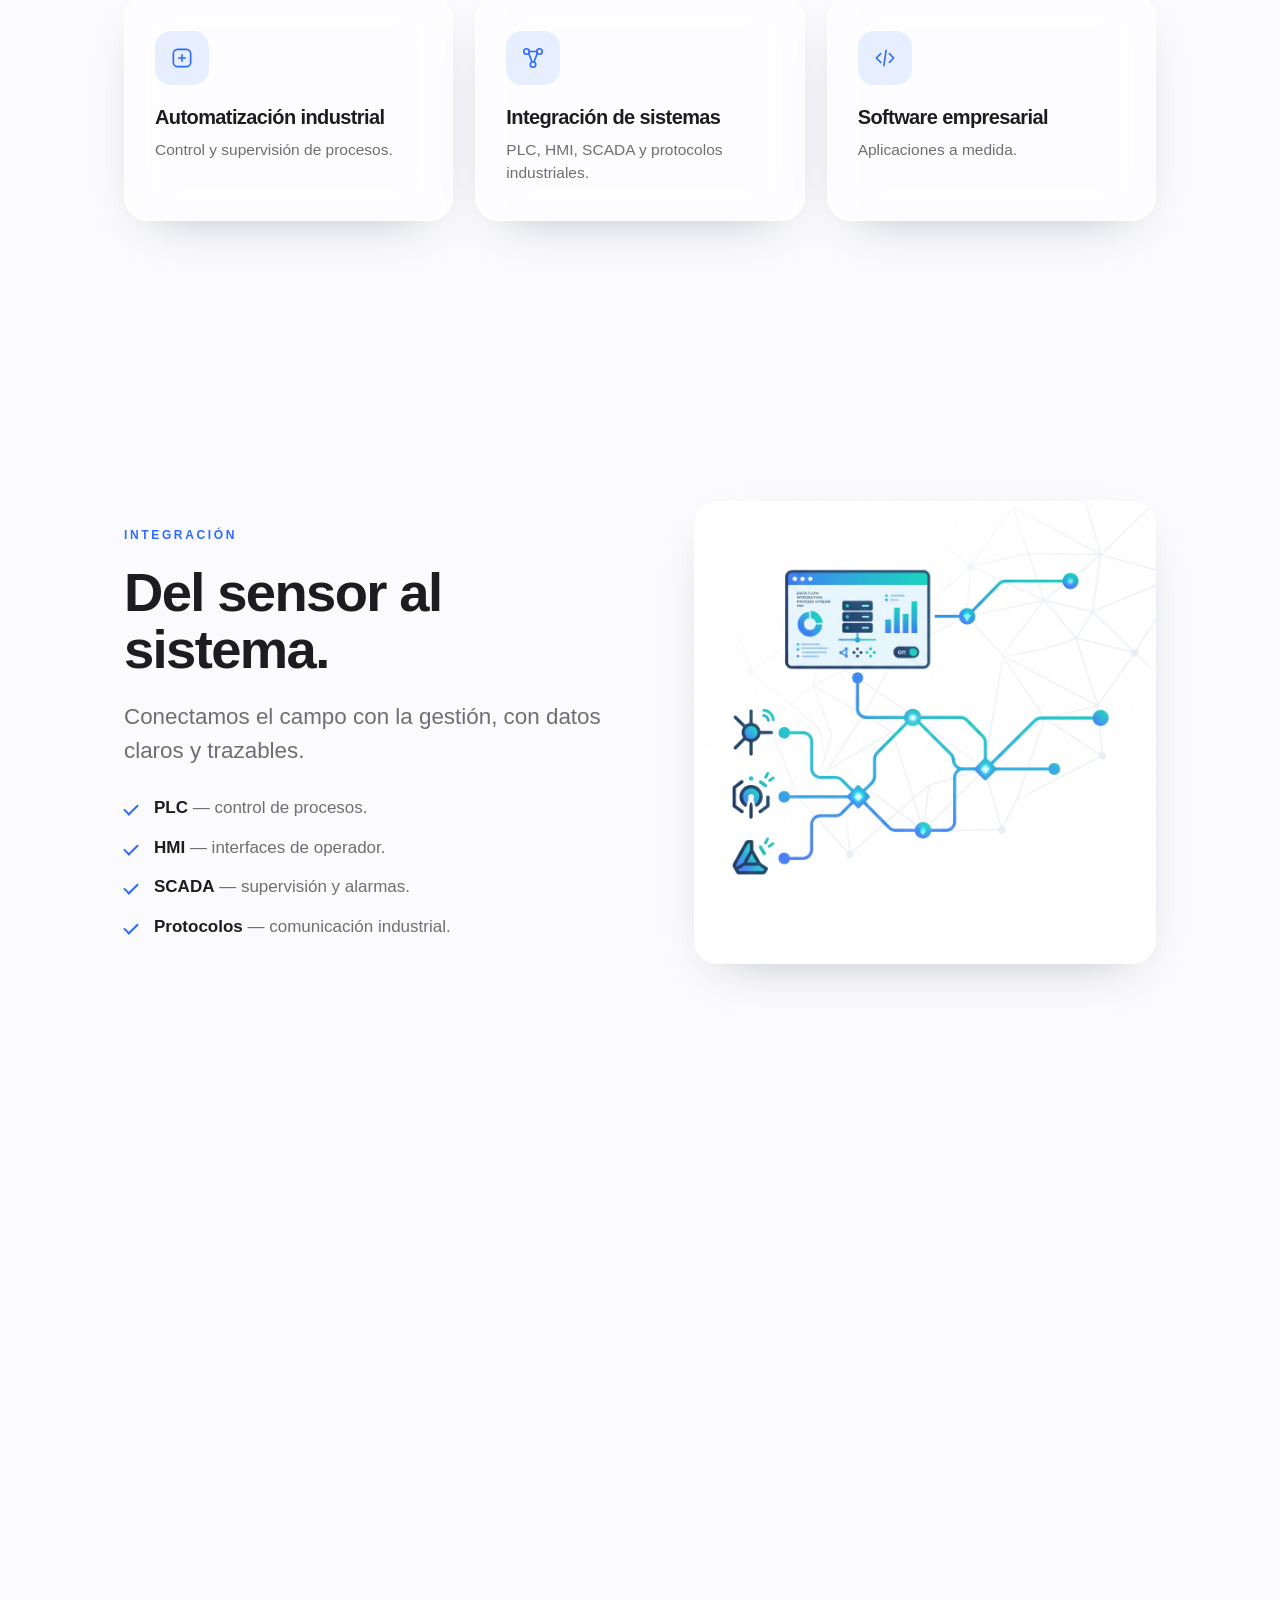
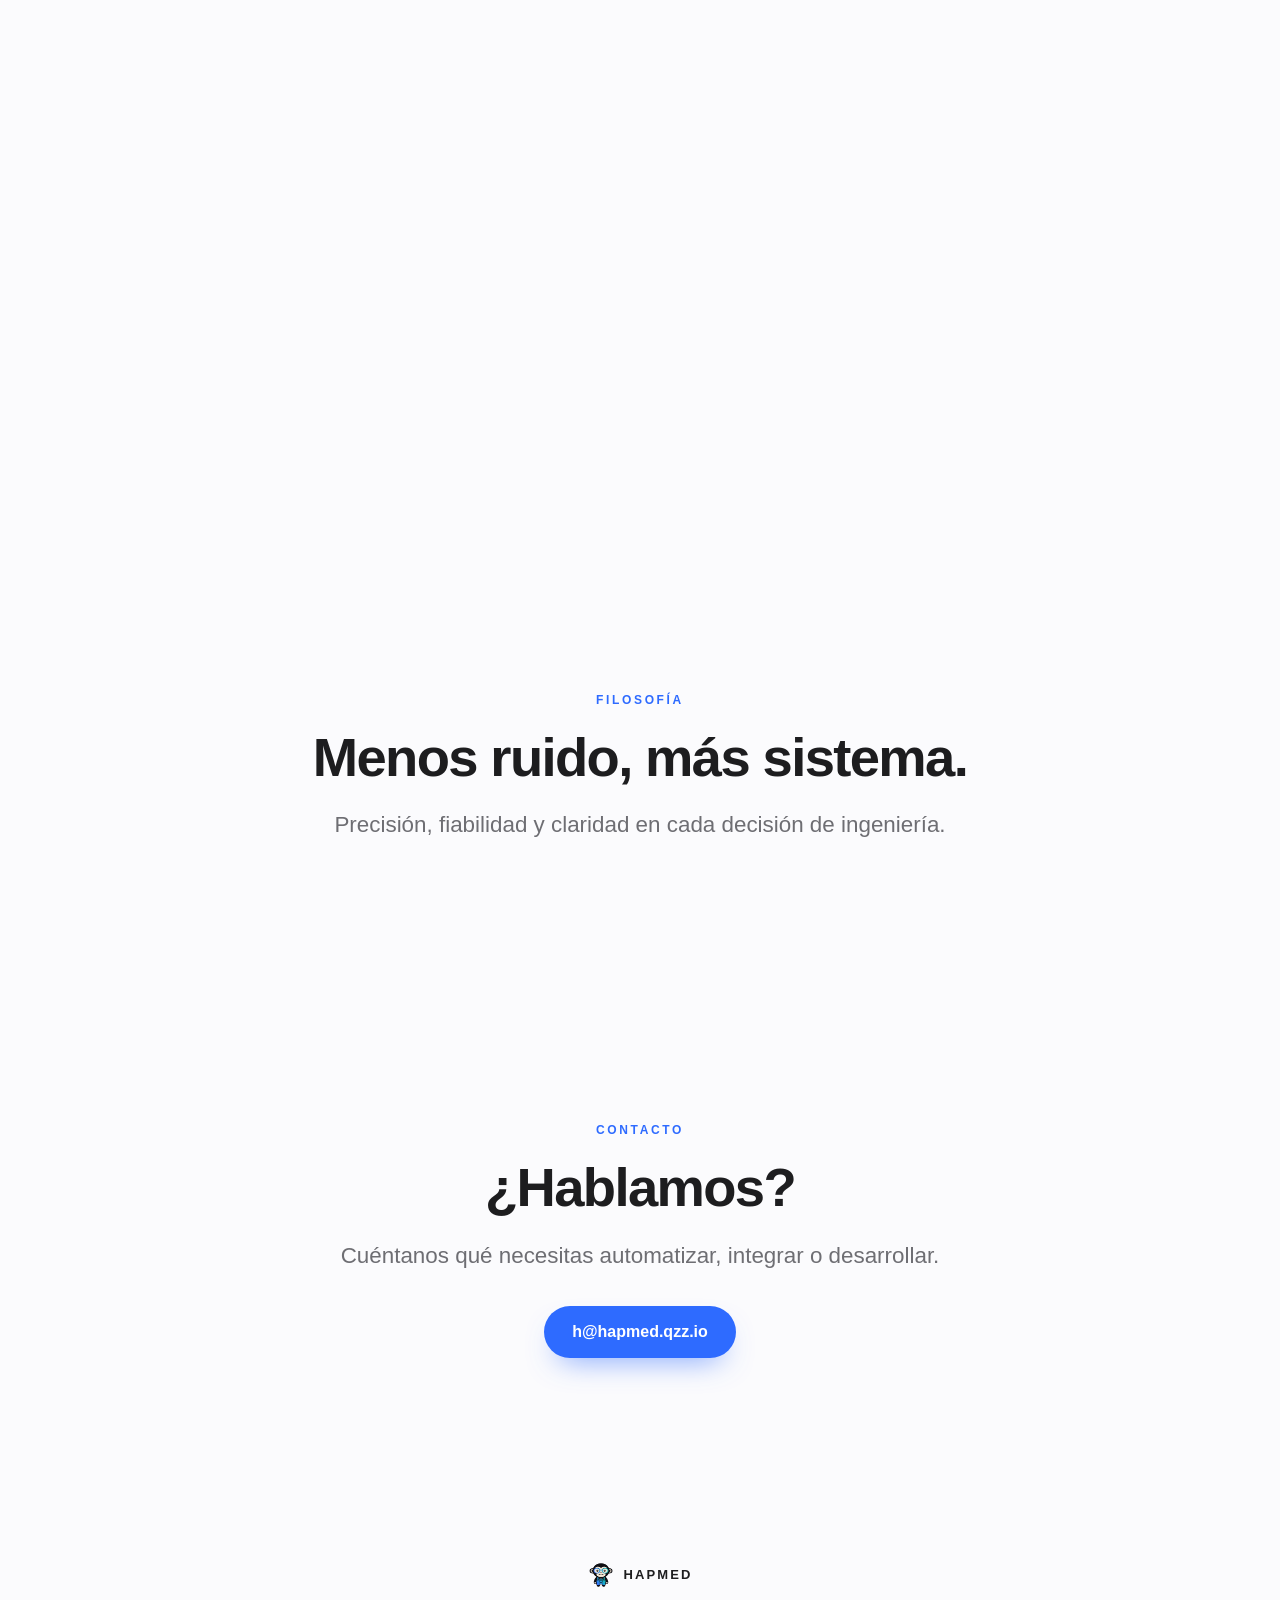
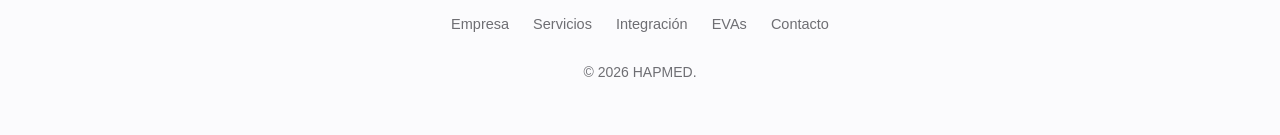
==== commit de00173a: "feat: imagen de integracion, quitar LinkedIn y mascota mono columpiandose" ====
--- a/site/index.html
+++ b/site/index.html
@@ -141,28 +141,8 @@
             <li><strong>Protocolos</strong> — comunicación industrial.</li>
           </ul>
         </div>
-        <div class="visual glass" data-reveal aria-hidden="true">
-          <svg viewBox="0 0 400 300" class="diagram">
-            <defs>
-              <linearGradient id="g1" x1="0" y1="0" x2="1" y2="1">
-                <stop offset="0" stop-color="#2e6bff"/>
-                <stop offset="1" stop-color="#00c2b8"/>
-              </linearGradient>
-            </defs>
-            <g fill="none" stroke="url(#g1)" stroke-width="1.6" opacity="0.9">
-              <path d="M60 60h280M60 150h280M60 240h280"/>
-            </g>
-            <g fill="#1d1d1f">
-              <rect x="40" y="42" width="40" height="36" rx="10"/>
-              <rect x="40" y="132" width="40" height="36" rx="10"/>
-              <rect x="40" y="222" width="40" height="36" rx="10"/>
-              <rect x="320" y="42" width="40" height="36" rx="10"/>
-              <rect x="320" y="132" width="40" height="36" rx="10"/>
-              <rect x="320" y="222" width="40" height="36" rx="10"/>
-            </g>
-            <rect x="170" y="120" width="60" height="60" rx="18" fill="none" stroke="#1d1d1f" stroke-width="1.6"/>
-            <circle cx="200" cy="150" r="6" fill="url(#g1)"/>
-          </svg>
+        <div class="visual" data-reveal>
+          <img class="visual-img" src="assets/img/delsensoralsistema.jpg" alt="Integración de PLC, HMI, SCADA y protocolos industriales">
         </div>
       </div>
     </section>
@@ -205,7 +185,6 @@
         <p class="lead">Cuéntanos qué necesitas automatizar, integrar o desarrollar.</p>
         <div class="contact-actions">
           <a class="btn btn-primary" id="contact-email" href="#">Escríbenos</a>
-          <a class="btn btn-glass" id="contact-secondary" href="#" hidden>LinkedIn</a>
         </div>
       </div>
     </section>
@@ -229,6 +208,10 @@
     </div>
   </footer>
 
+  <div class="mascot" aria-hidden="true">
+    <img src="assets/img/mono.png" alt="">
+  </div>
+
   <script src="assets/js/main.js" defer></script>
 </body>
 </html>
--- a/site/assets/css/styles.css
+++ b/site/assets/css/styles.css
@@ -220,8 +220,21 @@
   transform: rotate(-45deg);
 }
 .ticks strong { color: var(--ink); }
-.visual { border-radius: var(--radius); padding: 30px; box-shadow: var(--shadow-soft); }
-.diagram { width: 100%; }
+.visual { border-radius: var(--radius); overflow: hidden; box-shadow: var(--shadow-soft); }
+.visual-img { width: 100%; height: auto; display: block; }
+
+/* Mascota: mono columpiándose */
+.mascot {
+  position: fixed;
+  left: 0;
+  top: 40%;
+  z-index: 60;
+  width: 150px;
+  pointer-events: none;
+  opacity: 0;
+  will-change: transform, opacity;
+}
+.mascot img { width: 100%; height: auto; }
 
 /* Contact */
 .contact-actions { display: flex; flex-wrap: wrap; gap: 14px; justify-content: center; margin-top: 34px; }
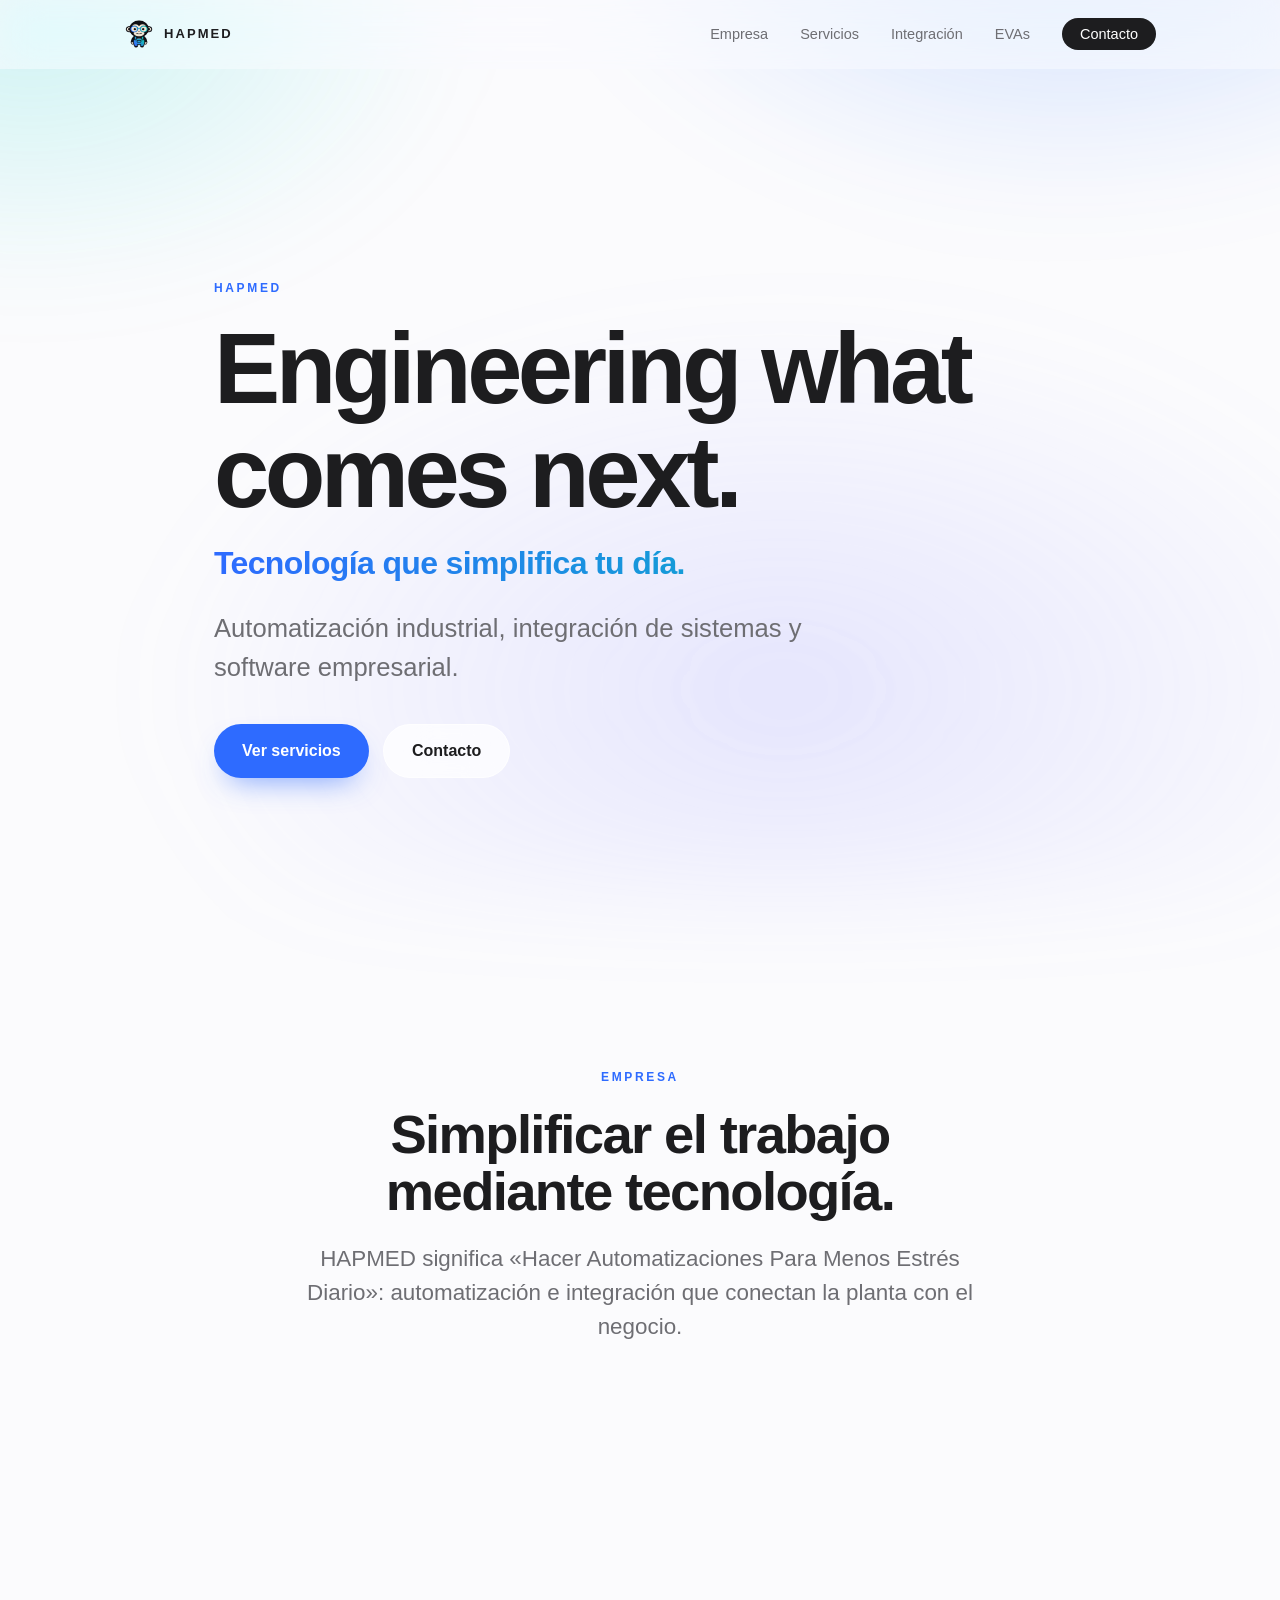
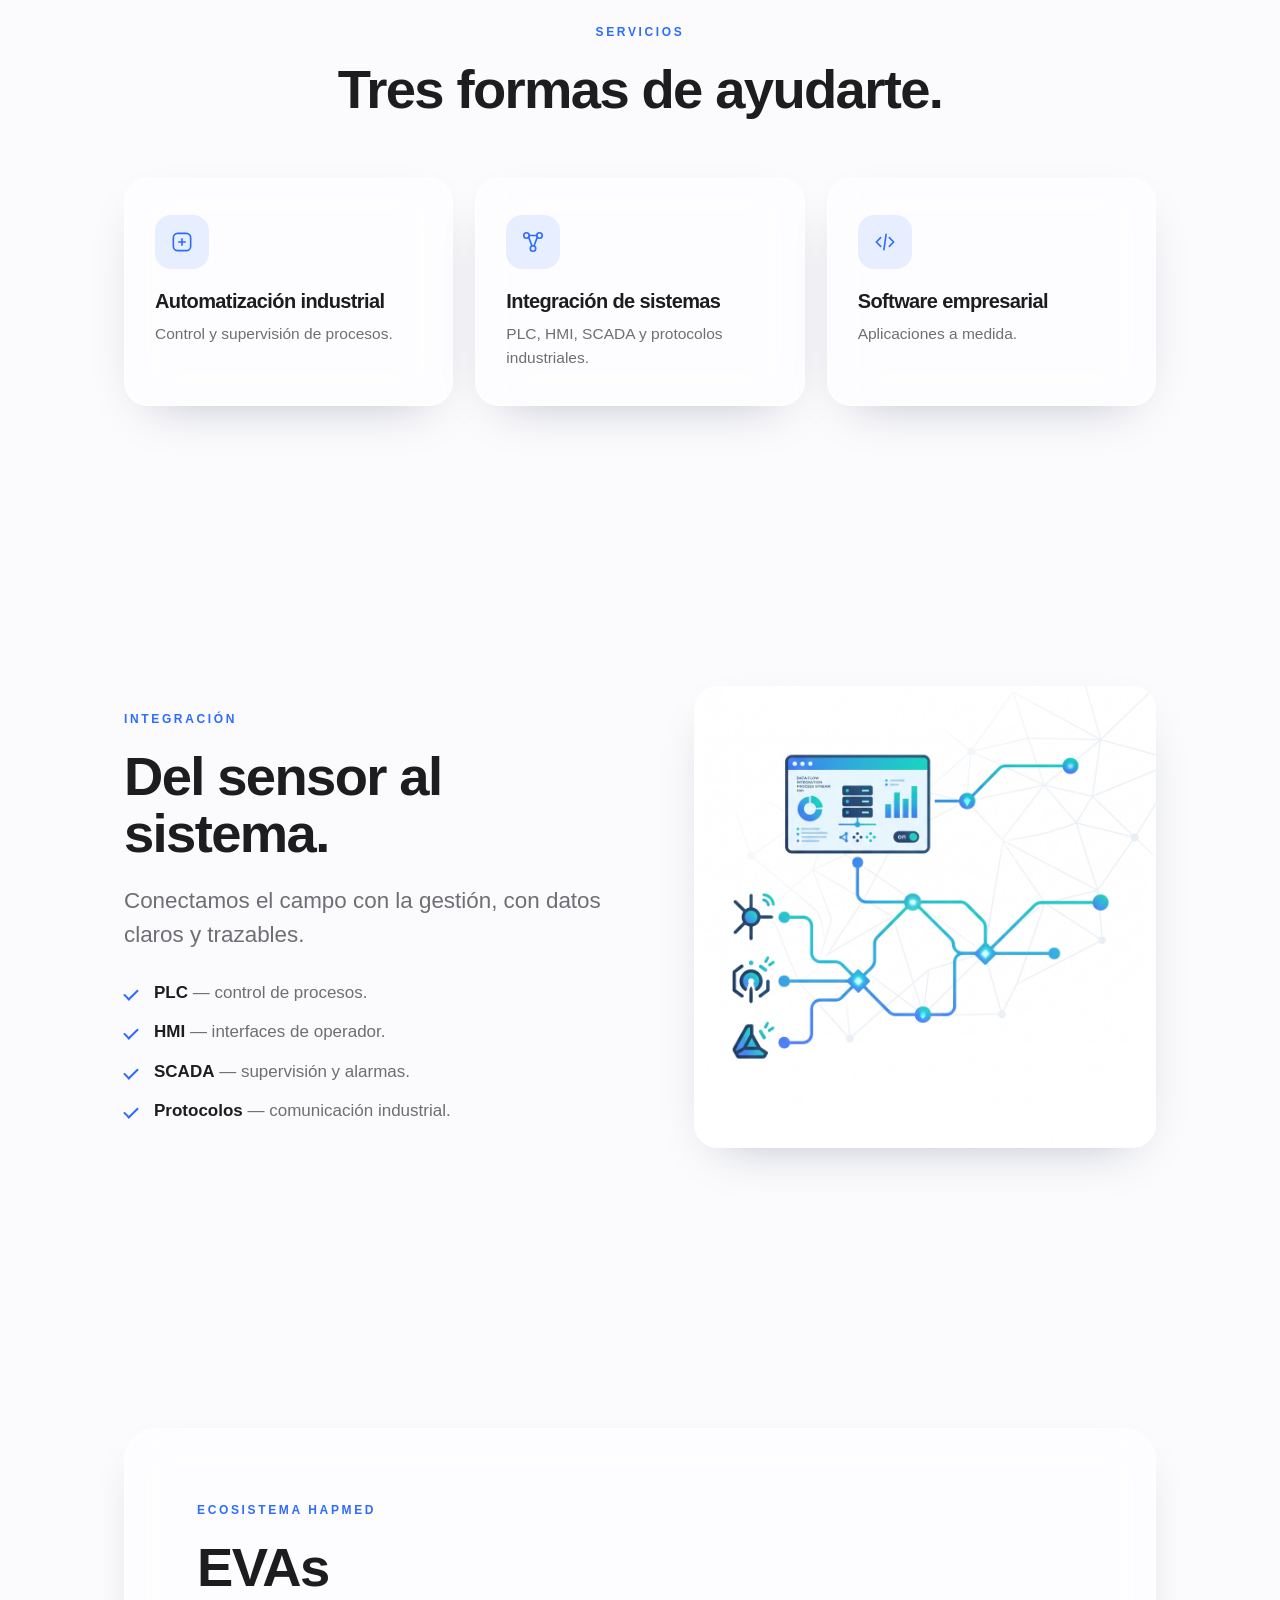
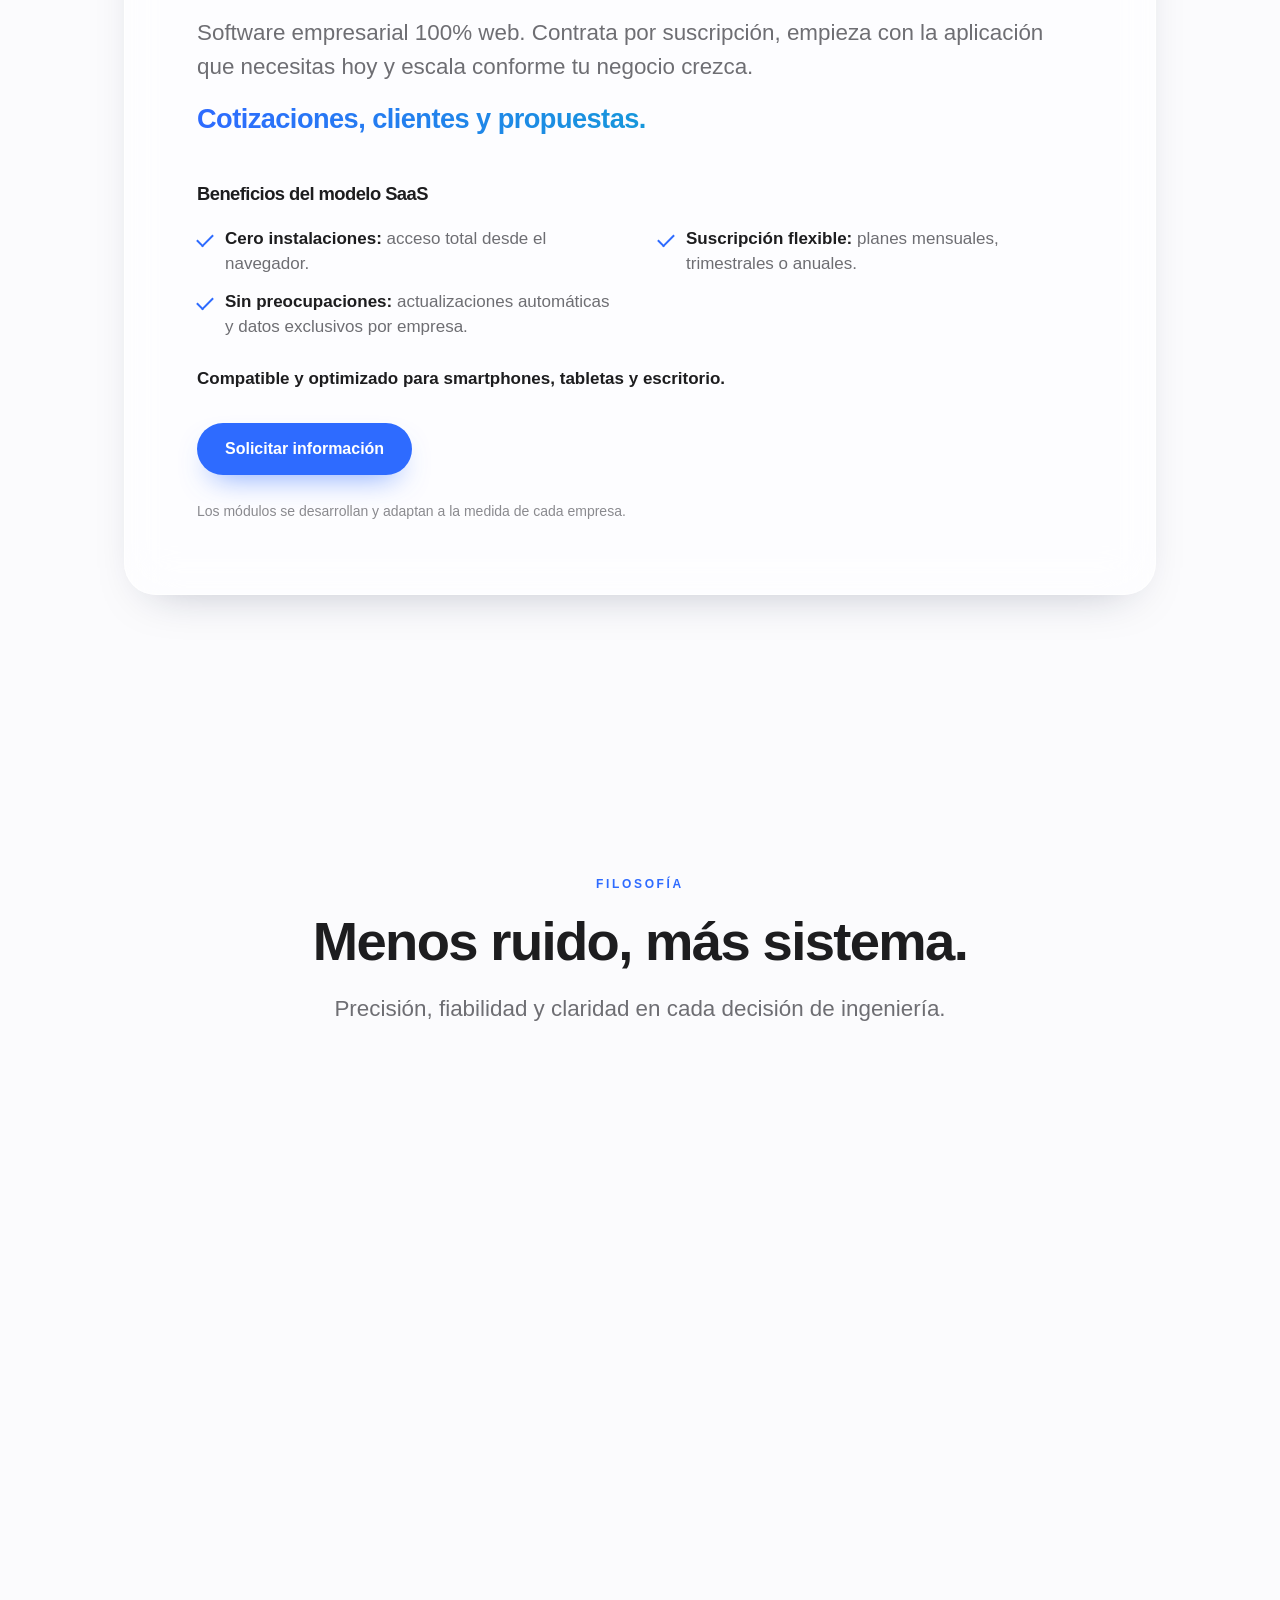
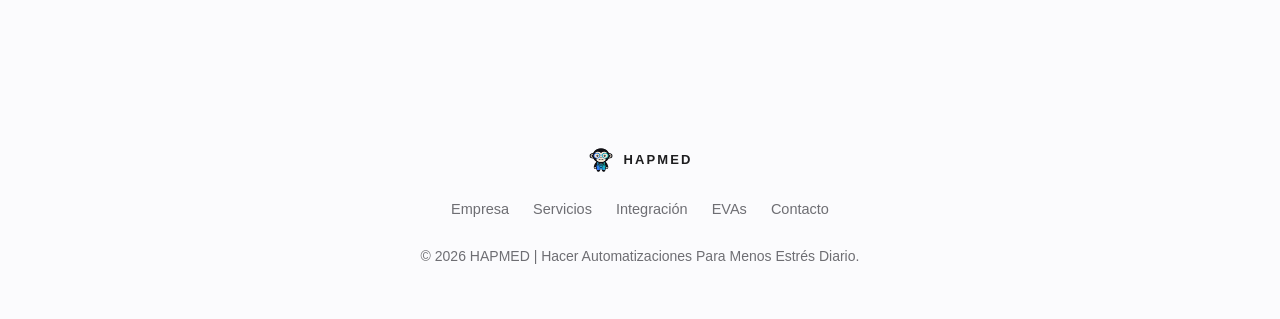
==== commit 69eeb5b2: "feat: eslogan e identidad HAPMED (Tecnologia que simplifica tu dia) en hero, empresa y footer" ====
--- a/site/index.html
+++ b/site/index.html
@@ -4,7 +4,7 @@
   <meta charset="utf-8">
   <meta name="viewport" content="width=device-width, initial-scale=1">
   <title>HAPMED — Automatización industrial, integración de sistemas y software</title>
-  <meta name="description" content="HAPMED diseña automatización industrial, integra PLC, HMI y SCADA, y desarrolla software empresarial y EVAs, su ecosistema de aplicaciones SaaS.">
+  <meta name="description" content="Tecnología que simplifica tu día. HAPMED diseña automatización industrial, integra PLC, HMI y SCADA, y desarrolla software empresarial y EVAs, su ecosistema SaaS.">
   <meta name="theme-color" content="#fbfbfd">
   <meta name="color-scheme" content="light">
 
@@ -15,12 +15,12 @@
   <meta property="og:type" content="website">
   <meta property="og:site_name" content="HAPMED">
   <meta property="og:title" content="HAPMED — Engineering what comes next.">
-  <meta property="og:description" content="Automatización industrial, integración de sistemas (PLC, HMI, SCADA), software empresarial y EVAs, el ecosistema de aplicaciones SaaS de HAPMED.">
+  <meta property="og:description" content="Tecnología que simplifica tu día. Automatización industrial, integración de sistemas (PLC, HMI, SCADA), software empresarial y EVAs.">
   <meta property="og:url" content="https://hapmed.qzz.io/">
   <meta property="og:image" content="https://hapmed.qzz.io/assets/brand/og-image.png">
   <meta name="twitter:card" content="summary_large_image">
   <meta name="twitter:title" content="HAPMED — Engineering what comes next.">
-  <meta name="twitter:description" content="Automatización industrial, integración de sistemas, software empresarial y el ecosistema EVAs.">
+  <meta name="twitter:description" content="Tecnología que simplifica tu día. Automatización industrial, integración de sistemas, software empresarial y EVAs.">
   <meta name="twitter:image" content="https://hapmed.qzz.io/assets/brand/og-image.png">
 
   <link rel="stylesheet" href="assets/css/styles.css">
@@ -69,6 +69,7 @@
       <div class="container hero-inner">
         <p class="eyebrow" data-reveal>HAPMED</p>
         <h1 id="hero-title" class="hero-title" data-reveal>Engineering what comes&nbsp;next.</h1>
+        <p class="hero-slogan" data-reveal>Tecnología que simplifica tu día.</p>
         <p class="hero-lead" data-reveal>Automatización industrial, integración de sistemas y software empresarial.</p>
         <div class="hero-actions" data-reveal>
           <a class="btn btn-primary" href="#servicios">Ver servicios</a>
@@ -80,8 +81,8 @@
     <section class="section" id="empresa" aria-labelledby="empresa-title">
       <div class="container narrow center" data-reveal>
         <p class="section-eyebrow">Empresa</p>
-        <h2 id="empresa-title" class="section-title">Software para la industria.</h2>
-        <p class="lead">Unimos ingeniería y software para conectar la planta con el negocio.</p>
+        <h2 id="empresa-title" class="section-title">Simplificar el trabajo mediante tecnología.</h2>
+        <p class="lead">HAPMED significa «Hacer Automatizaciones Para Menos Estrés Diario»: automatización e integración que conectan la planta con el negocio.</p>
       </div>
     </section>
 
@@ -204,7 +205,7 @@
         <a href="#eva">EVAs</a>
         <a href="#contacto">Contacto</a>
       </nav>
-      <p class="footer-legal muted small">© <span id="year">2026</span> HAPMED.</p>
+      <p class="footer-legal muted small">© <span id="year">2026</span> HAPMED | Hacer Automatizaciones Para Menos Estrés Diario.</p>
     </div>
   </footer>
 
--- a/site/assets/css/styles.css
+++ b/site/assets/css/styles.css
@@ -149,7 +149,13 @@
 }
 .hero-title {
   font-size: clamp(2.9rem, 8.5vw, 6.2rem);
-  font-weight: 700; letter-spacing: -0.045em; margin-bottom: 24px;
+  font-weight: 700; letter-spacing: -0.045em; margin-bottom: 14px;
+}
+.hero-slogan {
+  font-size: clamp(1.3rem, 3vw, 2rem);
+  font-weight: 650; letter-spacing: -0.02em; margin-bottom: 22px;
+  background: linear-gradient(90deg, var(--accent), var(--accent-2));
+  -webkit-background-clip: text; background-clip: text; color: transparent;
 }
 .hero-lead {
   font-size: clamp(1.15rem, 2.4vw, 1.6rem);
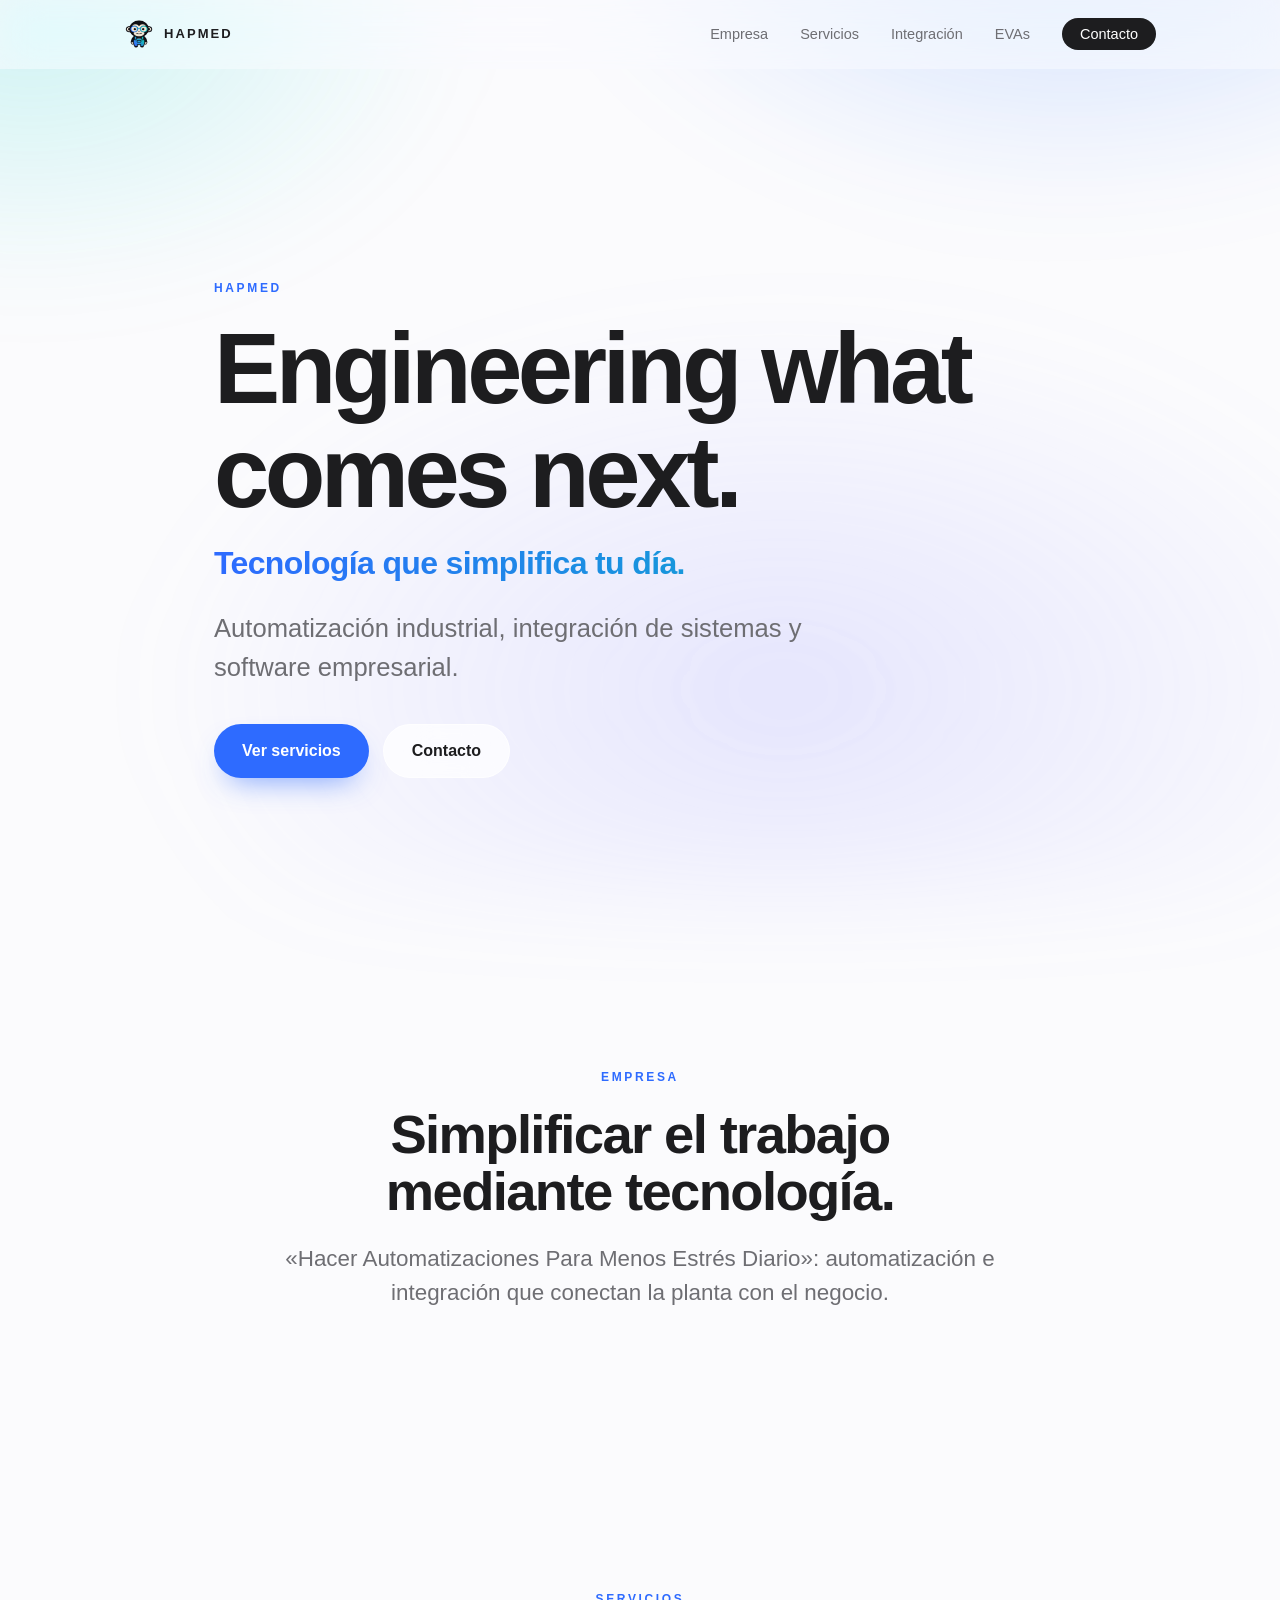
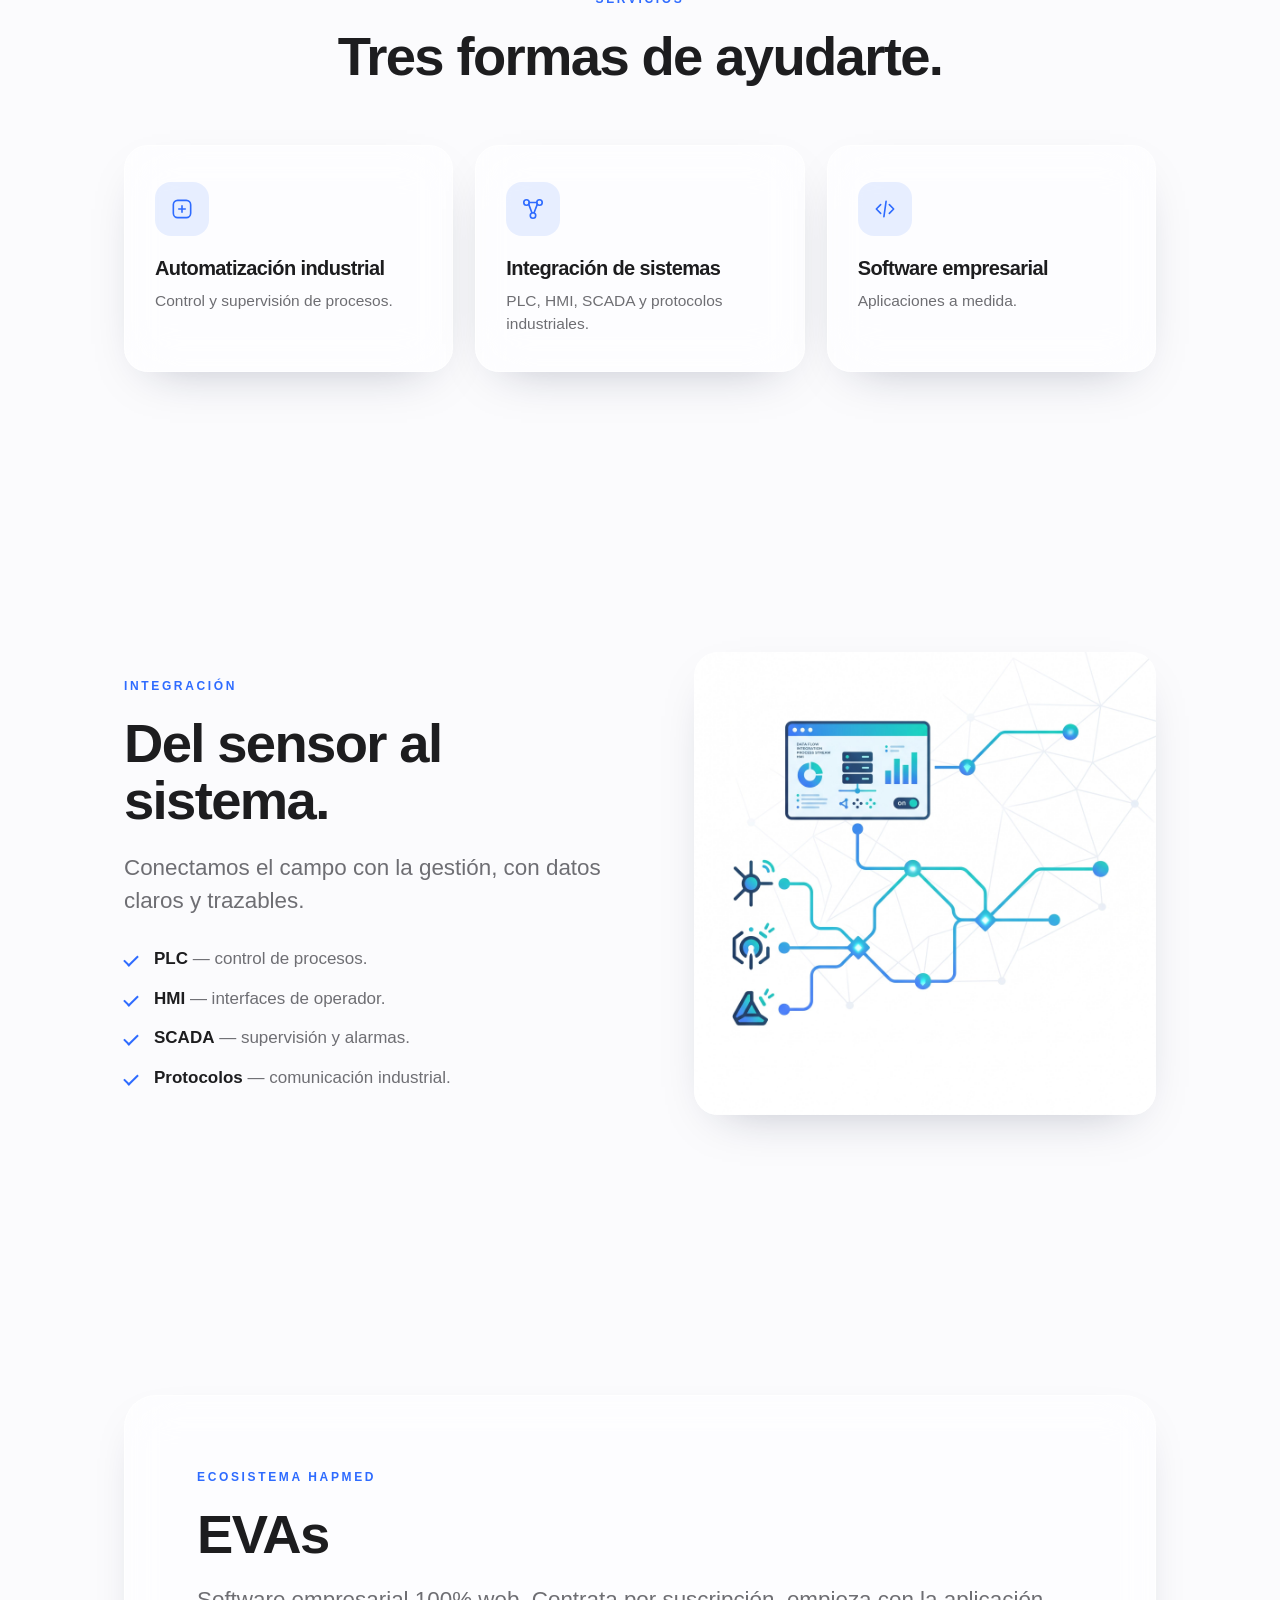
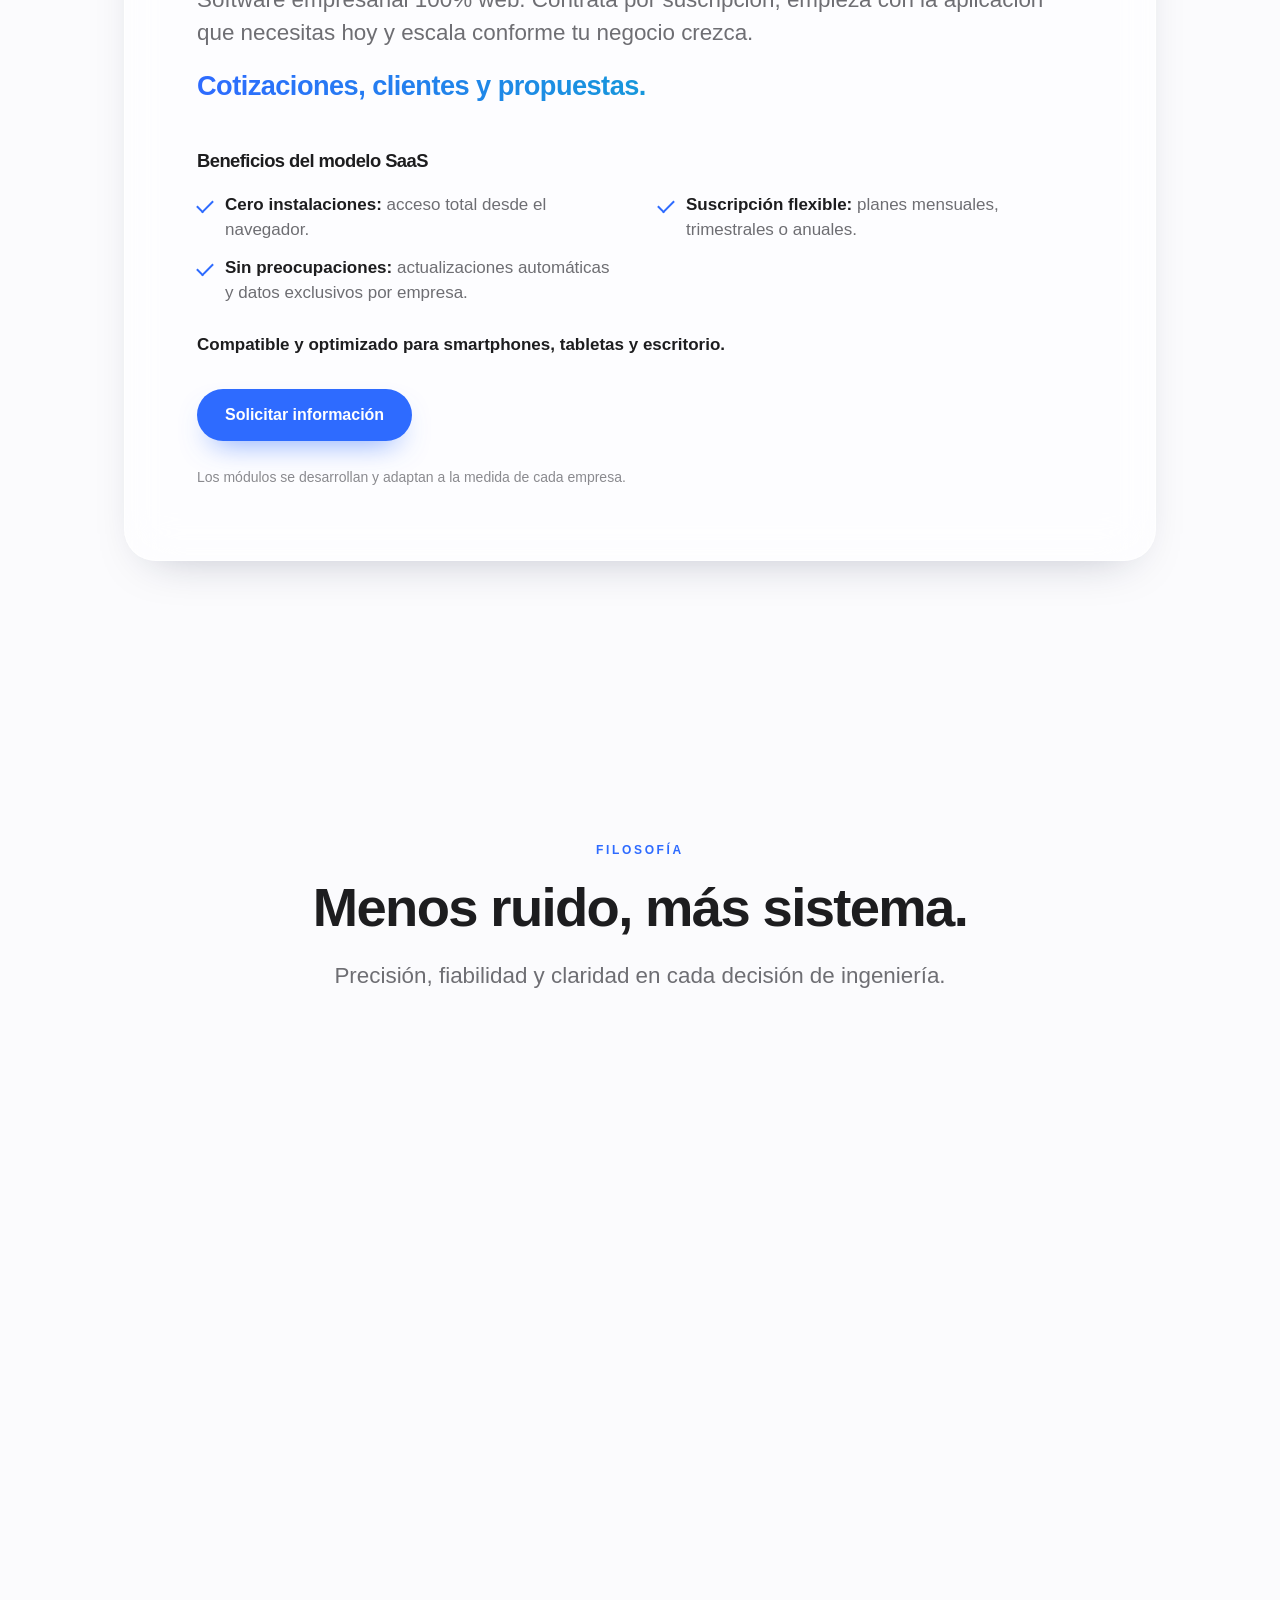
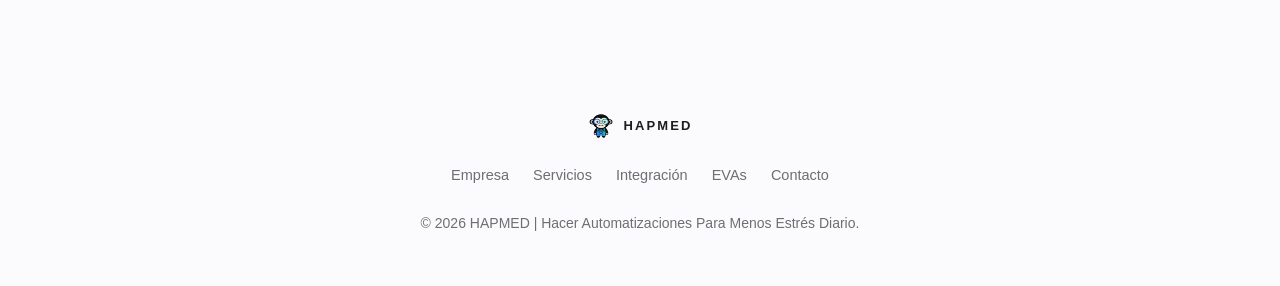
==== commit 73da6872: "feat: transiciones mejoradas (progreso, subrayado nav, shine, gradiente) y quitar 'HAPMED significa'" ====
--- a/site/index.html
+++ b/site/index.html
@@ -37,6 +37,7 @@
 </head>
 <body>
   <a class="skip-link" href="#contenido">Saltar al contenido</a>
+  <div class="scroll-progress" aria-hidden="true"></div>
   <div class="aurora" aria-hidden="true"></div>
 
   <header class="site-header" id="top">
@@ -82,7 +83,7 @@
       <div class="container narrow center" data-reveal>
         <p class="section-eyebrow">Empresa</p>
         <h2 id="empresa-title" class="section-title">Simplificar el trabajo mediante tecnología.</h2>
-        <p class="lead">HAPMED significa «Hacer Automatizaciones Para Menos Estrés Diario»: automatización e integración que conectan la planta con el negocio.</p>
+        <p class="lead">«Hacer Automatizaciones Para Menos Estrés Diario»: automatización e integración que conectan la planta con el negocio.</p>
       </div>
     </section>
 
--- a/site/assets/css/styles.css
+++ b/site/assets/css/styles.css
@@ -82,6 +82,13 @@
 }
 .skip-link:focus { left: 0; }
 
+.scroll-progress {
+  position: fixed; top: 0; left: 0; right: 0; height: 2px;
+  background: linear-gradient(90deg, var(--accent), var(--accent-2));
+  transform: scaleX(0); transform-origin: left;
+  z-index: 210; pointer-events: none;
+}
+
 /* Glass */
 .glass {
   background: var(--glass);
@@ -118,16 +125,33 @@
 }
 .primary-nav .nav-cta:hover { background: #000; transform: translateY(-1px); }
 
+.primary-nav a { position: relative; }
+.primary-nav a:not(.nav-cta)::after {
+  content: ""; position: absolute; left: 0; bottom: -7px; height: 1.5px; width: 100%;
+  background: linear-gradient(90deg, var(--accent), var(--accent-2));
+  transform: scaleX(0); transform-origin: left;
+  transition: transform 0.35s var(--ease);
+}
+.primary-nav a:not(.nav-cta):hover::after { transform: scaleX(1); }
+
 .nav-toggle { display: none; background: none; border: 0; cursor: pointer; padding: 10px; }
 .nav-toggle-bar { display: block; width: 22px; height: 2px; background: var(--ink); margin: 4px 0; transition: transform 0.3s var(--ease), opacity 0.3s var(--ease); }
 
 /* Buttons */
 .btn {
+  position: relative; overflow: hidden;
   display: inline-flex; align-items: center; justify-content: center; gap: 8px;
   padding: 14px 28px; border-radius: 999px; text-decoration: none;
   font-size: 16px; font-weight: 550;
   transition: transform 0.35s var(--ease), box-shadow 0.35s var(--ease), background 0.35s var(--ease);
 }
+.btn::before {
+  content: ""; position: absolute; top: 0; left: -80%; width: 55%; height: 100%;
+  background: linear-gradient(105deg, transparent, rgba(255, 255, 255, 0.5), transparent);
+  transform: skewX(-20deg);
+  transition: left 0.65s var(--ease);
+}
+.btn:hover::before { left: 130%; }
 .btn-primary { background: var(--accent); color: #fff; box-shadow: 0 14px 30px -14px rgba(46, 107, 255, 0.7); }
 .btn-primary:hover { transform: translateY(-2px); box-shadow: 0 22px 40px -16px rgba(46, 107, 255, 0.8); }
 .btn-glass {
@@ -154,9 +178,12 @@
 .hero-slogan {
   font-size: clamp(1.3rem, 3vw, 2rem);
   font-weight: 650; letter-spacing: -0.02em; margin-bottom: 22px;
-  background: linear-gradient(90deg, var(--accent), var(--accent-2));
+  background: linear-gradient(90deg, var(--accent), var(--accent-2), var(--accent));
+  background-size: 220% auto;
   -webkit-background-clip: text; background-clip: text; color: transparent;
-}
+  animation: gradient-shift 5s linear infinite;
+}
+@keyframes gradient-shift { to { background-position: 220% center; } }
 .hero-lead {
   font-size: clamp(1.15rem, 2.4vw, 1.6rem);
   color: var(--ink-2); max-width: 620px; margin-bottom: 38px; font-weight: 400;
@@ -179,7 +206,7 @@
   box-shadow: var(--shadow-soft);
   transition: transform 0.5s var(--ease), box-shadow 0.5s var(--ease), background 0.5s var(--ease);
 }
-.card:hover { transform: translateY(-8px); box-shadow: var(--shadow-hover); background: var(--glass-strong); }
+.card:hover { transform: translateY(-8px); box-shadow: var(--shadow-hover); background: var(--glass-strong); border-color: rgba(46, 107, 255, 0.4); }
 .card h3 { font-size: 1.25rem; margin-bottom: 10px; }
 .card p { color: var(--ink-2); font-size: 15.5px; }
 .card-icon {
@@ -256,9 +283,12 @@
 /* Reveal */
 [data-reveal] {
   opacity: 0;
-  transform: translateY(26px) scale(0.99);
-  filter: blur(10px);
-  transition: opacity 1s var(--ease), transform 1s var(--ease), filter 1s var(--ease);
+  transform: translateY(36px) scale(0.985);
+  filter: blur(12px);
+  transition:
+    opacity 1.15s cubic-bezier(0.16, 0.8, 0.3, 1),
+    transform 1.15s cubic-bezier(0.16, 0.8, 0.3, 1),
+    filter 1.15s cubic-bezier(0.16, 0.8, 0.3, 1);
 }
 [data-reveal].is-visible { opacity: 1; transform: none; filter: none; }
 
